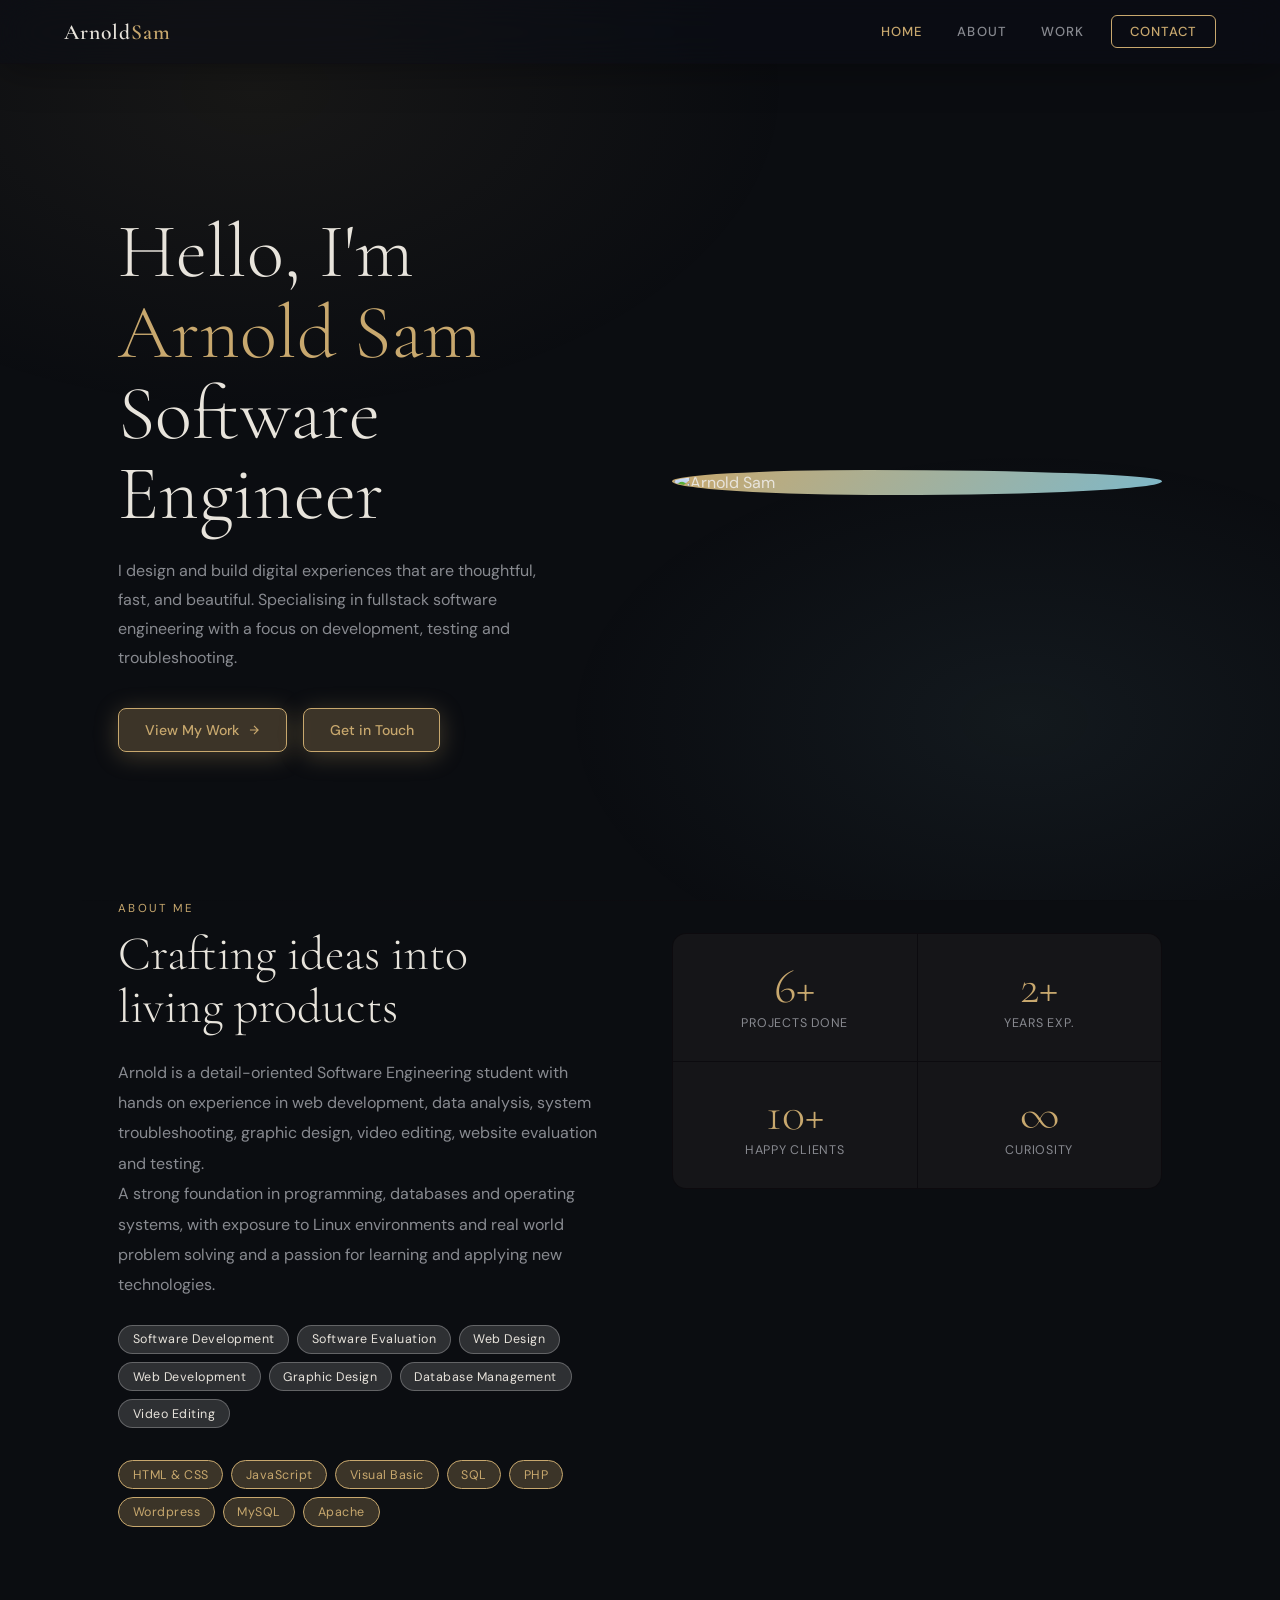
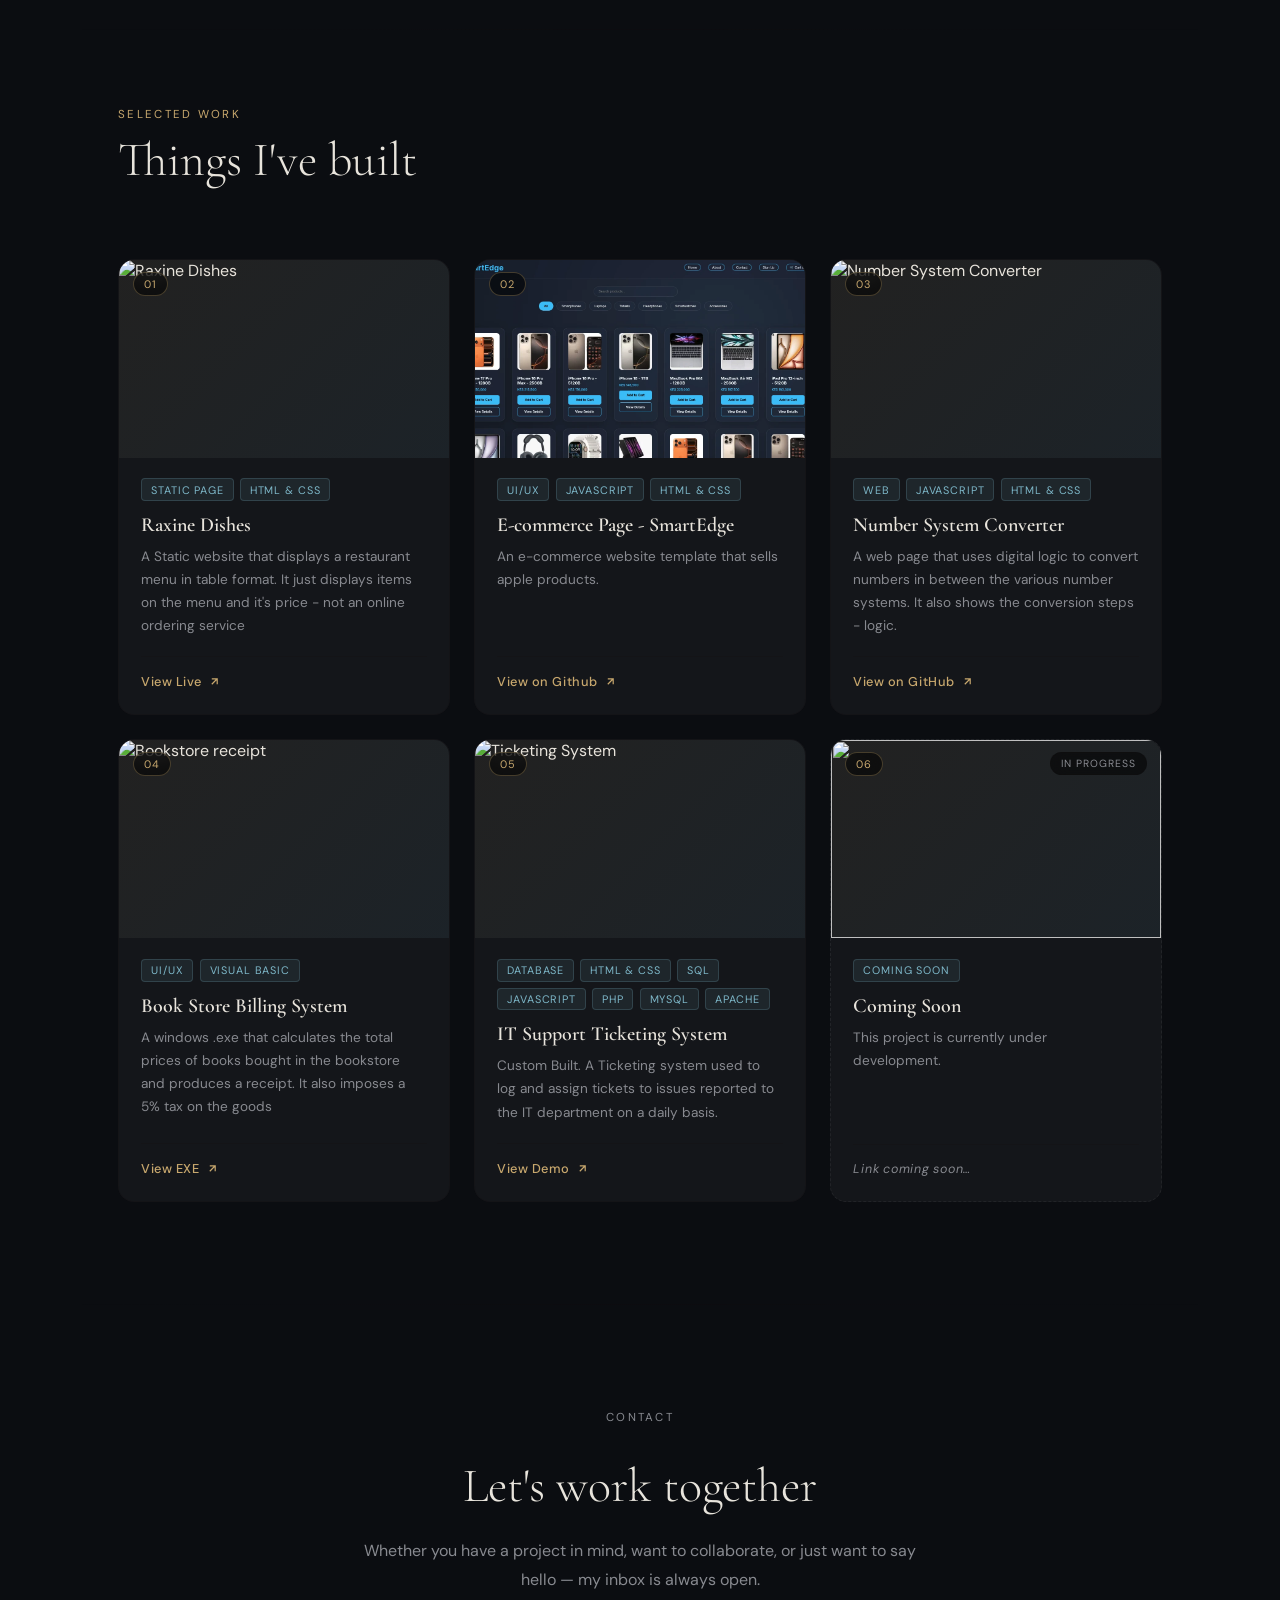
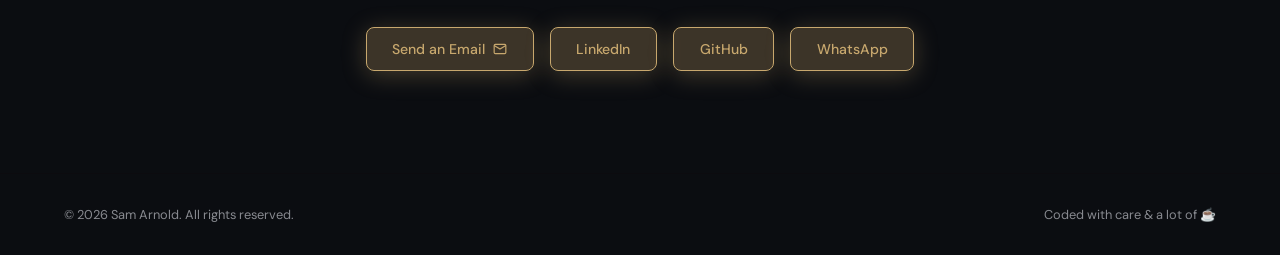
==== index.html @ d890d249 "Remove empty span from hero section Removed empty span element from hero section." ====
<!DOCTYPE html>
<html lang="en">
<head>
  <meta charset="UTF-8"/>
  <meta name="viewport" content="width=device-width, initial-scale=1.0"/>
  <title>Portfolio</title>
  <link href="https://fonts.googleapis.com/css2?family=Cormorant+Garamond:wght@300;400;600&family=DM+Sans:wght@300;400;500&display=swap" rel="stylesheet"/>
  <link rel="stylesheet" href="style.css"/>
</head>
<body>

  <!-- HEADER -->
  <header>
    <a href="#home" class="logo">Arnold<span>Sam</span></a>
    <nav>
      <a href="#home" class="active" onclick="setActive(this)">Home</a>
      <a href="#about"    onclick="setActive(this)">About</a>
      <a href="#projects" onclick="setActive(this)">Work</a>
      <a href="#contact"  onclick="setActive(this)" class="nav-cta">Contact</a>
    </nav>
  </header>


  <!-- HERO -->
  <section id="home">
    <div class="hero-text">
      <h1>
        Hello, I'm<br>
        <em>Arnold Sam</em>
        Software Engineer
      </h1>
      <p class="hero-desc">
        I design and build digital experiences that are thoughtful, fast, and beautiful.
        Specialising in fullstack software engineering with a focus on development, testing and troubleshooting.
      </p>
      <div class="hero-btns">
        <a href="#projects" class="btn btn-primary">
          View My Work
          <svg width="14" height="14" viewBox="0 0 24 24" fill="none" stroke="currentColor" stroke-width="2"><path d="M5 12h14M12 5l7 7-7 7"/></svg>
        </a>
        <a href="#contact" class="btn btn-primary">Get in Touch</a>
      </div>
    </div>

    <div class="hero-image">
      <div class="profile-frame">
        <img src="profile.webp" alt="Arnold Sam">
      </div>
    </div>
  </section>

  <div class="divider"></div>


  <!-- ABOUT -->
  <section id="about">
    <div class="about-grid reveal">
      <div>
        <p class="section-label">About Me</p>
        <h2 class="section-title">Crafting ideas into<br>living products</h2>
        <div class="about-bio">
          <p>
            Arnold is a detail-oriented Software Engineering student with hands on experience in web development, data analysis, system troubleshooting, graphic design, video editing, website evaluation and testing.<br>
            A strong foundation in programming, databases and operating systems, with exposure to Linux environments and real world problem solving and a passion for learning and applying new technologies.
          </p>
        </div>
        <div class="skills-list">
          <span class="skill-tag">Software Development</span>
          <span class="skill-tag">Software Evaluation</span>
          <span class="skill-tag">Web Design</span>
          <span class="skill-tag">Web Development</span>
          <span class="skill-tag">Graphic Design</span>
          <span class="skill-tag">Database Management</span>
          <span class="skill-tag">Video Editing</span>
        </div>
                
        <div class="tech-list">
          <span class="tech-tag">HTML &amp; CSS</span>
          <span class="tech-tag">JavaScript</span>
          <span class="tech-tag">Visual Basic</span>
          <span class="tech-tag">SQL</span>
          <span class="tech-tag">PHP</span>
          <span class="tech-tag">Wordpress</span>
          <span class="tech-tag">MySQL</span>
          <span class="tech-tag">Apache</span>
        </div>
      </div>
        
      <div class="stats-grid reveal">
        <div class="stat">
          <span class="stat-num">6+</span>
          <span class="stat-label">Projects Done</span>
        </div>
        <div class="stat">
          <span class="stat-num">2+</span>
          <span class="stat-label">Years Exp.</span>
        </div>
        <div class="stat">
          <span class="stat-num">10+</span>
          <span class="stat-label">Happy Clients</span>
        </div>
        <div class="stat">
          <span class="stat-num">∞</span>
          <span class="stat-label">Curiosity</span>
        </div>
      </div>
    </div>
  </section>

  <div class="divider"></div>


  <!-- PROJECTS -->
  <section id="projects">
    <div class="projects-header reveal">
      <div>
        <p class="section-label">Selected Work</p>
        <h2 class="section-title">Things I've built</h2>
      </div>
    </div>

    <div class="projects-grid">

      <!-- PROJECT 1 -->
      <div class="project-card reveal">
        <div class="project-img-wrap">
          <img src="raxine-dishes.webp" alt="Raxine Dishes">
          <span class="project-num">01</span>
        </div>
        <div class="project-body">
          <div class="project-tags"><span class="tag">Static Page</span><span class="tag">HTML &amp; CSS</span></div>
          <h3 class="project-title">Raxine Dishes</h3>
          <p class="project-desc">A Static website that displays a restaurant menu in table format. It just displays items on the menu and it's price - not an online ordering service</p>
          <div class="project-footer">
            <a href="https://raxine091.github.io/Web-Technologies/" target="_blank" class="project-link">
              View Live
              <svg width="13" height="13" viewBox="0 0 24 24" fill="none" stroke="currentColor" stroke-width="2.2"><path d="M7 17L17 7M7 7h10v10"/></svg>
            </a>
          </div>
        </div>
      </div>

      <!-- PROJECT 2 -->
      <div class="project-card reveal">
        <div class="project-img-wrap">
          <img src="smart.webp" alt="SmartEdge">
          <span class="project-num">02</span>
        </div>
        <div class="project-body">
          <div class="project-tags"><span class="tag">UI/UX</span><span class="tag">JavaScript</span><span class="tag">HTML &amp; CSS</span></div>
          <h3 class="project-title">E-commerce Page - SmartEdge</h3>
          <p class="project-desc">An e-commerce website template that sells apple products.</p>
          <div class="project-footer">
            <a href="https://raxine091.github.io/Smartedge/" target="_blank" class="project-link">
              View on Github
              <svg width="13" height="13" viewBox="0 0 24 24" fill="none" stroke="currentColor" stroke-width="2.2"><path d="M7 17L17 7M7 7h10v10"/></svg>
            </a>
          </div>
        </div>
      </div>

      <!-- PROJECT 3 -->
      <div class="project-card reveal">
        <div class="project-img-wrap">
          <img src="nsc2.webp" alt="Number System Converter">
          <span class="project-num">03</span>
        </div>
        <div class="project-body">
          <div class="project-tags"><span class="tag">Web</span><span class="tag">JavaScript</span><span class="tag">HTML &amp; CSS</span></div>
          <h3 class="project-title">Number System Converter</h3>
          <p class="project-desc">A web page that uses digital logic to convert numbers in between the various number systems. It also shows the conversion steps - logic.</p>
          <div class="project-footer">
            <a href="https://raxine091.github.io/Number-System-Converter./" target="_blank" class="project-link">
              View on GitHub
              <svg width="13" height="13" viewBox="0 0 24 24" fill="none" stroke="currentColor" stroke-width="2.2"><path d="M7 17L17 7M7 7h10v10"/></svg>
            </a>
          </div>
        </div>
      </div>

      <!-- PROJECT 4 -->
      <div class="project-card reveal">
        <div class="project-img-wrap">
          <img src="receipt.webp" alt="Bookstore receipt">
          <span class="project-num">04</span>
        </div>
        <div class="project-body">
          <div class="project-tags"><span class="tag">UI/UX</span><span class="tag">Visual Basic</span></div>
          <h3 class="project-title">Book Store Billing System</h3>
          <p class="project-desc">A windows .exe that calculates the total prices of books bought in the bookstore and produces a receipt. It also imposes a 5% tax on the goods</p>
          <div class="project-footer">
            <a href="https://github.com/Raxine091/Bookstore/archive/refs/tags/App.zip" target="_blank" class="project-link">
              View EXE
              <svg width="13" height="13" viewBox="0 0 24 24" fill="none" stroke="currentColor" stroke-width="2.2"><path d="M7 17L17 7M7 7h10v10"/></svg>
            </a>
          </div>
        </div>
      </div>
            <!-- PROJECT 5 -->
      <div class="project-card reveal">
        <div class="project-img-wrap">
          <img src="ticketing.webp" alt="Ticketing System">
          <span class="project-num">05</span>
        </div>
        <div class="project-body">
          <div class="project-tags">
            <span class="tag">Database</span>
            <span class="tag">HTML &amp; CSS</span>
            <span class="tag">SQL</span>
            <span class="tag">JavaScript</span>
            <span class="tag">PHP</span>
            <span class="tag">MySQL</span>
            <span class="tag">Apache</span>
          </div>
          <h3 class="project-title">IT Support Ticketing System</h3>
          <p class="project-desc">Custom Built. A Ticketing system used to log and assign tickets to issues reported to the IT department on a daily basis.</p>
          <div class="project-footer">
            <a href="https://raxine091.github.io/IT-Support-Ticketing-System/" target="_blank" class="project-link">
              View Demo
              <svg width="13" height="13" viewBox="0 0 24 24" fill="none" stroke="currentColor" stroke-width="2.2"><path d="M7 17L17 7M7 7h10v10"/></svg>
            </a>
          </div>
        </div>
      </div>

      <!-- PROJECT 6 -->
      <div class="project-card reveal">
        <div class="project-img-wrap">
          <img src="soon.webp">
          <span class="project-num">06</span>
          <span class="wip-badge">In Progress</span>
        </div>
        <div class="project-body">
          <div class="project-tags"><span class="tag">Coming Soon</span></div>
          <h3 class="project-title">Coming Soon</h3>
          <p class="project-desc">This project is currently under development.</p>
          <div class="project-footer">
            <span class="coming-soon-label">Link coming soon…</span>
          </div>
        </div>
      </div>
    </div><!-- /projects-grid -->
  </section>

  <div class="divider"></div>


  <!-- CONTACT -->
  <section id="contact">
    <div class="contact-inner reveal">
      <p class="section-label">Contact</p>
      <h2 class="section-title">Let's work together</h2>
      <p>
        Whether you have a project in mind, want to collaborate, or just want to say hello —
        my inbox is always open.
      </p>
      <div class="contact-links">
        <a href="mailto:arnoldsam668@gmail.com" class="btn btn-primary">
          Send an Email
          <svg width="14" height="14" viewBox="0 0 24 24" fill="none" stroke="currentColor" stroke-width="2"><path d="M4 4h16c1.1 0 2 .9 2 2v12c0 1.1-.9 2-2 2H4c-1.1 0-2-.9-2-2V6c0-1.1.9-2 2-2z"/><polyline points="22,6 12,12 2,6"/></svg>
        </a>
        <a href="https://linkedin.com/in/arnold-sam-82a63230a" target="_blank" class="btn btn-primary">LinkedIn</a>
        <a href="https://github.com/raxine091" target="_blank" class="btn btn-primary">GitHub</a>
        <a href="https://wa.link/dk900x" target="_blank" class="btn btn-primary">WhatsApp</a>
      </div>
    </div>
  </section>


  <!-- FOOTER -->
  <footer>
    <span>&copy; 2026 Sam Arnold. All rights reserved.</span>
    <span>Coded with care &amp; a lot of ☕</span>
  </footer>

    <script src="script.js" defer></script>
</body>
</html>
---- style.css ----
*, *::before, *::after { box-sizing: border-box; margin: 0; padding: 0; }

    :root {
      --bg: #0b0d11;
      --surface: rgba(255,255,255,0.04);
      --border: rgba(27, 9, 9, 0.09);
      --borderdark: rgba(27, 9, 9, 0.74);
      --accent: #c8a86e;
      --accent2: #7eb8c9;
      --text: #e8e4dc;
      --muted: #888a90;
      --glass-bg: rgba(12, 14, 20, 0.55);
      --glass-blur: blur(22px) saturate(160%);
    }

    html { scroll-behavior: smooth; }

    body {
      font-family: 'DM Sans', sans-serif;
      background: var(--bg);
      color: var(--text);
      min-height: 100vh;
      overflow-x: hidden;
    }

    body::before {
      content: '';
      position: fixed;
      inset: 0;
      background:
        radial-gradient(ellipse 70% 60% at 20% 10%, rgba(200,169,110,0.07) 0%, transparent 60%),
        radial-gradient(ellipse 60% 50% at 80% 80%, rgba(126,184,201,0.07) 0%, transparent 60%);
      pointer-events: none;
      z-index: 0;
    }

    /*Navigation bar */
    header {
      position: sticky;
      top: 0;
      z-index: 100;
      padding: 0 clamp(1.5rem, 5vw, 4rem);
      height: 64px;
      display: flex;
      align-items: center;
      justify-content: space-between;
      background: var(--glass-bg);
      backdrop-filter: var(--glass-blur);
      -webkit-backdrop-filter: var(--glass-blur);
      border-bottom: 1px solid var(--border);
      box-shadow: 0 4px 40px rgba(0,0,0,0.35);
    }

    .logo {
      font-family: 'Cormorant Garamond', serif;
      font-size: 1.35rem;
      font-weight: 600;
      letter-spacing: 0.04em;
      color: var(--text);
      text-decoration: none;
    }
    .logo span { color: var(--accent); }

    nav { display: flex; gap: 0.25rem; align-items: center; }

    nav a {
      text-decoration: none;
      color: var(--muted);
      font-size: 0.82rem;
      font-weight: 500;
      letter-spacing: 0.08em;
      text-transform: uppercase;
      padding: 0.45rem 0.95rem;
      border-radius: 6px;
      transition: color 0.2s, background-color 0.2s;
    }
    nav a:hover { color: var(--text); background: rgba(255,255,255,0.06); }
    nav a.active { color: var(--accent); }

    .nav-cta {
      margin-left: 0.5rem;
      padding: 0.45rem 1.1rem !important;
      border: 1px solid var(--accent);
      border-radius: 6px;
      color: var(--accent) !important;
      transition: background-color 0.2s, color 0.2s !important;
    }
    .nav-cta:hover { background: var(--accent) !important; color: var(--bg) !important; }

    /* SECTIONS */
    section {
      position: relative;
      z-index: 1;
      max-width: 1140px;
      margin: 0 auto;
      padding: clamp(4rem, 8vw, 7rem) clamp(1.5rem, 5vw, 3rem);
    }

    /* HERO */
    #home {
      min-height: calc(100vh - 64px);
      display: grid;
      grid-template-columns: 1fr 1fr;
      gap: 4rem;
      align-items: center;
    }

    .hero-text { order: 1; }

    .hero-tag {
      display: inline-block;
      font-size: 0.72rem;
      letter-spacing: 0.2em;
      text-transform: uppercase;
      color: var(--accent);
      border: 1px solid rgba(200,169,110,0.35);
      padding: 0.3rem 0.8rem;
      border-radius: 20px;
      margin-bottom: 1.6rem;
      animation: fadeUp 0.2s ease both;
    }
    @keyframes fadeUp {
      from { opacity: 0; transform: translateY(-24px); }
      to   { opacity: 1; transform: translateY(0); }
    }

    .hero-text h1 {
      font-family: 'Cormorant Garamond', serif;
      font-size: clamp(2.8rem, 6vw, 5.2rem);
      font-weight: 300;
      line-height: 1.05;
      margin-bottom: 1.4rem;
      animation: fadeUp 0.7s 0.1s ease both;
    }

    .hero-text h1 em {
      font-style: normal;
      color: var(--accent);
      display: block;
    }

    .hero-desc {
      color: var(--muted);
      font-size: 1rem;
      line-height: 1.8;
      max-width: 420px;
      margin-bottom: 2.2rem;
      animation: fadeUp 0.7s 0.2s ease both;
    }

    .hero-btns {
      display: flex;
      gap: 1rem;
      flex-wrap: wrap;
      animation: fadeUp 0.7s 0.3s ease both;
    }

    .btn {
      display: inline-flex;
      align-items: center;
      gap: 0.5rem;
      padding: 0.75rem 1.6rem;
      border-radius: 8px;
      font-size: 0.88rem;
      font-weight: 500;
      text-decoration: none;
      cursor: pointer;
      border: none;
      transition: transform 0.2s, box-shadow 0.2s, background-color 0.2s;
    }
    .btn:hover { transform: translateY(-2px); }

    .btn-primary {
      background: #c8a86e42;
      color: var(--accent);
      box-shadow: 0 4px 24px rgba(200,169,110,0.3);
      border: 1px solid #c8a86e;
    }
    .btn-primary:hover { box-shadow: 0 6px 30px rgba(200,169,110,0.45); }

    .btn-outline {
      background: transparent;
      color: var(--text);
      border: 1px solid var(--border2);
    }
    .btn-outline:hover { border-color: rgba(255,255,255,0.25); background: rgba(255,255,255,0.04); }

    /* Profile image */
    .hero-image { order: 2; display: flex; justify-content: center; animation: fadeUp 0.7s 0.15s ease both; }

    .profile-frame {
      position: relative;
      width: calc(100% - 4px);
      height: calc(100% - 4px);
      object-fit: cover;
      border-radius: 40% 60% 55% 45% / 45% 45% 55% 55% ;
      animation: morphBorder 8s ease-in-out infinite; 
      display: block;
      margin: 2px;
    }

    .profile-frame::before {
      content: '';
      position: absolute;
      inset: -2px;
      border-radius: 40% 60% 55% 45% / 45% 45% 55% 55%;
      background: linear-gradient(135deg, var(--accent), var(--accent2));
      animation: morphBorder 8s ease-in-out infinite;
      z-index: 0;
    }

    @keyframes morphBorder {
      0%,100% { border-radius: 40% 60% 55% 45% / 45% 45% 55% 55%; }
      33%      { border-radius: 55% 45% 40% 60% / 60% 50% 50% 40%; }
      66%      { border-radius: 45% 55% 60% 40% / 50% 60% 40% 50%; }
    }

    .profile-frame img, .profile-placeholder {
      position: relative;
      z-index: 1;
      width: 100%;
      height: 100%;
      object-fit: cover;
      border-radius: 40% 60% 55% 45% / 45% 45% 55% 55%;
      animation: morphBorder 8s ease-in-out infinite;
      display: block;
    }

    .profile-placeholder {
      background: linear-gradient(135deg, rgba(200,169,110,0.15), rgba(126,184,201,0.15));
      display: flex;
      flex-direction: column;
      align-items: center;
      justify-content: center;
      gap: 0.5rem;
      color: var(--muted);
      font-size: 0.8rem;
    }

    .profile-placeholder svg { opacity: 0.4; }

    /* ABOUT */
    #about { padding-top: 0; }

    .section-label {
      font-size: 0.72rem;
      letter-spacing: 0.2em;
      text-transform: uppercase;
      color: var(--accent);
      margin-bottom: 0.75rem;
    }

    .section-title {
      font-family: 'Cormorant Garamond', serif;
      font-size: clamp(2rem, 4vw, 3rem);
      font-weight: 300;
      line-height: 1.1;
      margin-bottom: 1.5rem;
    }

    .about-grid {
      display: grid;
      grid-template-columns: 1fr 1fr;
      gap: 4rem;
      align-items: start;
    }

    .about-bio { order: 1; }
    .about-bio { color: var(--muted); line-height: 1.9; }
    .about-bio p + p { margin-top: 1rem; }

    .skills-list {
      order: 2;
      display: flex;
      flex-wrap: wrap;
      gap: 0.5rem;
      margin-top: 1.5rem;
    }

    .skill-tag {
      font-size: 0.78rem;
      padding: 0.35rem 0.85rem;
      border-radius: 20px;
      background: #ffffff25;
      border: 1px solid #ffffff40;
      color: var(--text);
      letter-spacing: 0.04em;
    }
    
    .tech-list {
      order: 2;
      display: flex;
      flex-wrap: wrap;
      gap: 0.5rem;
      margin-top: 2rem;
    }
    .tech-tag {
      font-size: 0.78rem;
      padding: 0.35rem 0.85rem;
      border-radius: 20px;
      background: #c8a86e41;
      border: 1px solid #c8a86e;
      color: #c8a86e;
      letter-spacing: 0.04em;
    }
    
    .stats-grid {
      order: 3;
      margin-top: 2rem;
      display: grid;
      grid-template-columns: 1fr 1fr;
      gap: 1px;
      background: var(--border);
      border: 1px solid var(--border);
      border-radius: 14px;
      overflow: hidden;
    }

    .stat {
      background: var(--surface);
      padding: 1.8rem;
      text-align: center;
    }

    .stat-num {
      font-family: 'Cormorant Garamond', serif;
      font-size: 3rem;
      font-weight: 300;
      color: var(--accent);
      line-height: 1;
      display: block;
    }

    .stat-label {
      font-size: 0.78rem;
      color: var(--muted);
      margin-top: 0.35rem;
      letter-spacing: 0.06em;
      text-transform: uppercase;
    }

    /* PROJECTS */
    #projects { padding-top: clamp(3rem, 6vw, 5rem); }

    .projects-header {
      display: flex;
      align-items: flex-end;
      justify-content: space-between;
      margin-bottom: 3rem;
      flex-wrap: wrap;
      gap: 1rem;
    }

    .projects-grid {
      display: grid;
      grid-template-columns: repeat(3, 1fr);
      gap: 1.5rem;
    }

    .project-card {
      background: var(--surface);
      border: 1px solid var(--border);
      border-radius: 16px;
      overflow: hidden;
      transition: transform 0.3s, box-shadow 0.3s, border-color 0.3s;
      display: flex;
      flex-direction: column;
    }

    .project-card:hover {
      transform: translateY(-6px);
      box-shadow: 0 20px 60px rgba(0,0,0,0.4);
      border-color: rgba(200,169,110,0.3);
    }

    .project-card:last-child { /* no-link project */
      border-style: dashed;
      border-color: rgba(255,255,255,0.06);
    }

    .project-img-wrap {
      position: relative;
      width: 100%;
      padding-top: 58%;
      padding-bottom: 2%;
      overflow: hidden;
      background: linear-gradient(135deg, rgba(200,169,110,0.08), rgba(126,184,201,0.08));
    }

    .project-img-wrap img {
      position: absolute;
      inset: 0;
      width: 100%;
      height: 100%;
      object-fit: cover;
      object-position: top center;
      transition: transform 0.4s;
      display: block;
    }

    .project-img-wrap img ~ .img-placeholder {
      display: none;
    }

    .project-card:hover .project-img-wrap img { transform: scale(1.06); }

    .img-placeholder {
      position: absolute;
      inset: 0;
      display: flex;
      flex-direction: column;
      align-items: center;
      justify-content: center;
      gap: 0.5rem;
      color: var(--muted);
      font-size: 0.75rem;
    }
    .img-placeholder svg { opacity: 0.3; }

    .project-num {
      position: absolute;
      top: 12px;
      left: 14px;
      font-size: 0.68rem;
      font-family: 'DM Sans', monospace;
      letter-spacing: 0.12em;
      color: var(--accent);
      background: rgba(0,0,0,0.55);
      backdrop-filter: blur(8px);
      padding: 0.25rem 0.6rem;
      border-radius: 20px;
      border: 1px solid rgba(200,169,110,0.3);
    }

    .wip-badge {
      position: absolute;
      top: 12px;
      right: 14px;
      font-size: 0.65rem;
      letter-spacing: 0.1em;
      text-transform: uppercase;
      color: var(--muted);
      background: rgba(0,0,0,0.55);
      backdrop-filter: blur(8px);
      padding: 0.25rem 0.6rem;
      border-radius: 20px;
      border: 1px solid var(--border);
    }

    .project-body { padding: 1.3rem 1.4rem 1.5rem; flex: 1; display: flex; flex-direction: column; }

    .project-tags {
      display: flex;
      gap: 0.4rem;
      flex-wrap: wrap;
      margin-bottom: 0.75rem;
    }

    .tag {
      font-size: 0.68rem;
      letter-spacing: 0.08em;
      text-transform: uppercase;
      color: var(--accent2);
      background: rgba(126,184,201,0.1);
      border: 1px solid rgba(126,184,201,0.2);
      padding: 0.2rem 0.55rem;
      border-radius: 4px;
    }

    .project-title {
      font-family: 'Cormorant Garamond', serif;
      font-size: 1.25rem;
      font-weight: 600;
      margin-bottom: 0.5rem;
      line-height: 1.2;
    }

    .project-desc {
      color: var(--muted);
      font-size: 0.85rem;
      line-height: 1.7;
      flex: 1;
      margin-bottom: 1.2rem;
    }

    .project-footer {
      display: flex;
      align-items: center;
      justify-content: space-between;
      border-top: 1px solid var(--border);
      padding-top: 1rem;
    }

    .project-link {
      display: inline-flex;
      align-items: center;
      gap: 0.4rem;
      font-size: 0.8rem;
      color: var(--accent);
      text-decoration: none;
      font-weight: 500;
      letter-spacing: 0.04em;
      transition: gap 0.2s;
    }
    .project-link:hover { gap: 0.65rem; }

    .coming-soon-label {
      font-size: 0.78rem;
      color: var(--muted);
      letter-spacing: 0.06em;
      font-style: italic;
    }

    /* CONTACT */
    #contact { text-align: center; }

    .contact-inner {
      max-width: 560px;
      margin: 0 auto;
    }

    .contact-inner p {
      color: var(--muted);
      line-height: 1.8;
      margin-bottom: 2rem;
    }

    .contact-links {
      display: flex;
      justify-content: center;
      gap: 1rem;
      flex-wrap: wrap;
    }

    /* FOOTER */
    footer {
      position: relative;
      z-index: 1;
      border-top: 1px solid var(--border);
      padding: 2rem clamp(1.5rem, 5vw, 4rem);
      display: flex;
      justify-content: space-between;
      align-items: center;
      font-size: 0.8rem;
      color: var(--muted);
      flex-wrap: wrap;
      gap: 1rem;
    }

    /* DIVIDER */
    .divider {
      height: 1px;
      background: linear-gradient(90deg, transparent, var(--border), transparent);
      max-width: 1140px;
      margin: 0 auto;
      position: relative;
      z-index: 1;
    }

    /* ANIMATIONS */
    @keyframes fadeUp {
      from { opacity: 0; transform: translateY(24px); }
      to   { opacity: 1; transform: translateY(0); }
    }

    .reveal {
      opacity: 0;
      transform: translateY(20px);
      transition: opacity 0.2s ease, transform 0.2s ease;
    }
    .reveal.visible { opacity: 1; transform: none; }

    @media (max-width: 900px) {
      #home { grid-template-columns: 1fr; text-align: center; }
      .hero-image { order: -1; }
      .profile-frame { width: 200px; }
      .hero-desc { margin: 0 auto 2rem; }
      .hero-btns { justify-content: center; }
      .about-grid { grid-template-columns: 1fr; gap: 2.5rem; }
      .projects-grid { grid-template-columns: repeat(2, 1fr); }
    }

    @media (max-width: 600px) {
      .projects-grid { grid-template-columns: 1fr; }
      nav a { padding: 0.4rem 0.6rem; font-size: 0.75rem; }
      .nav-cta { display: none; }
    }
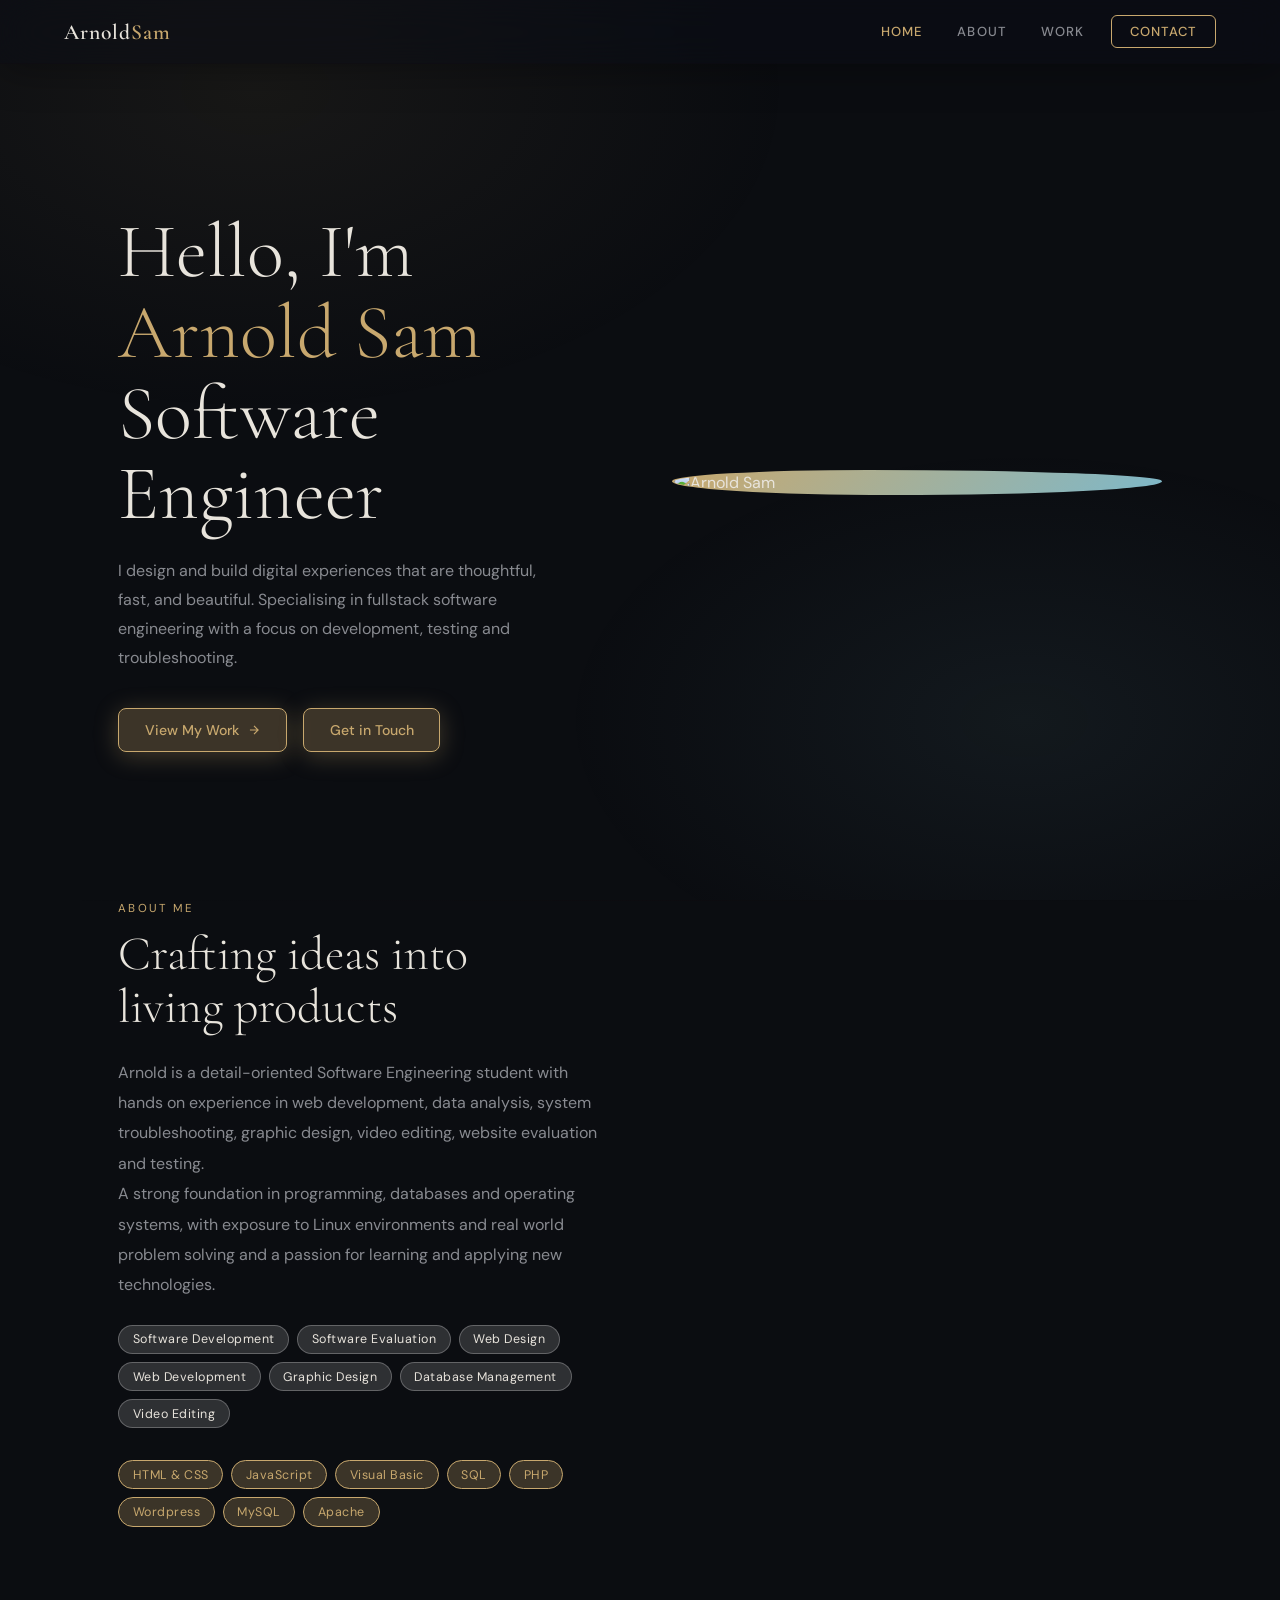
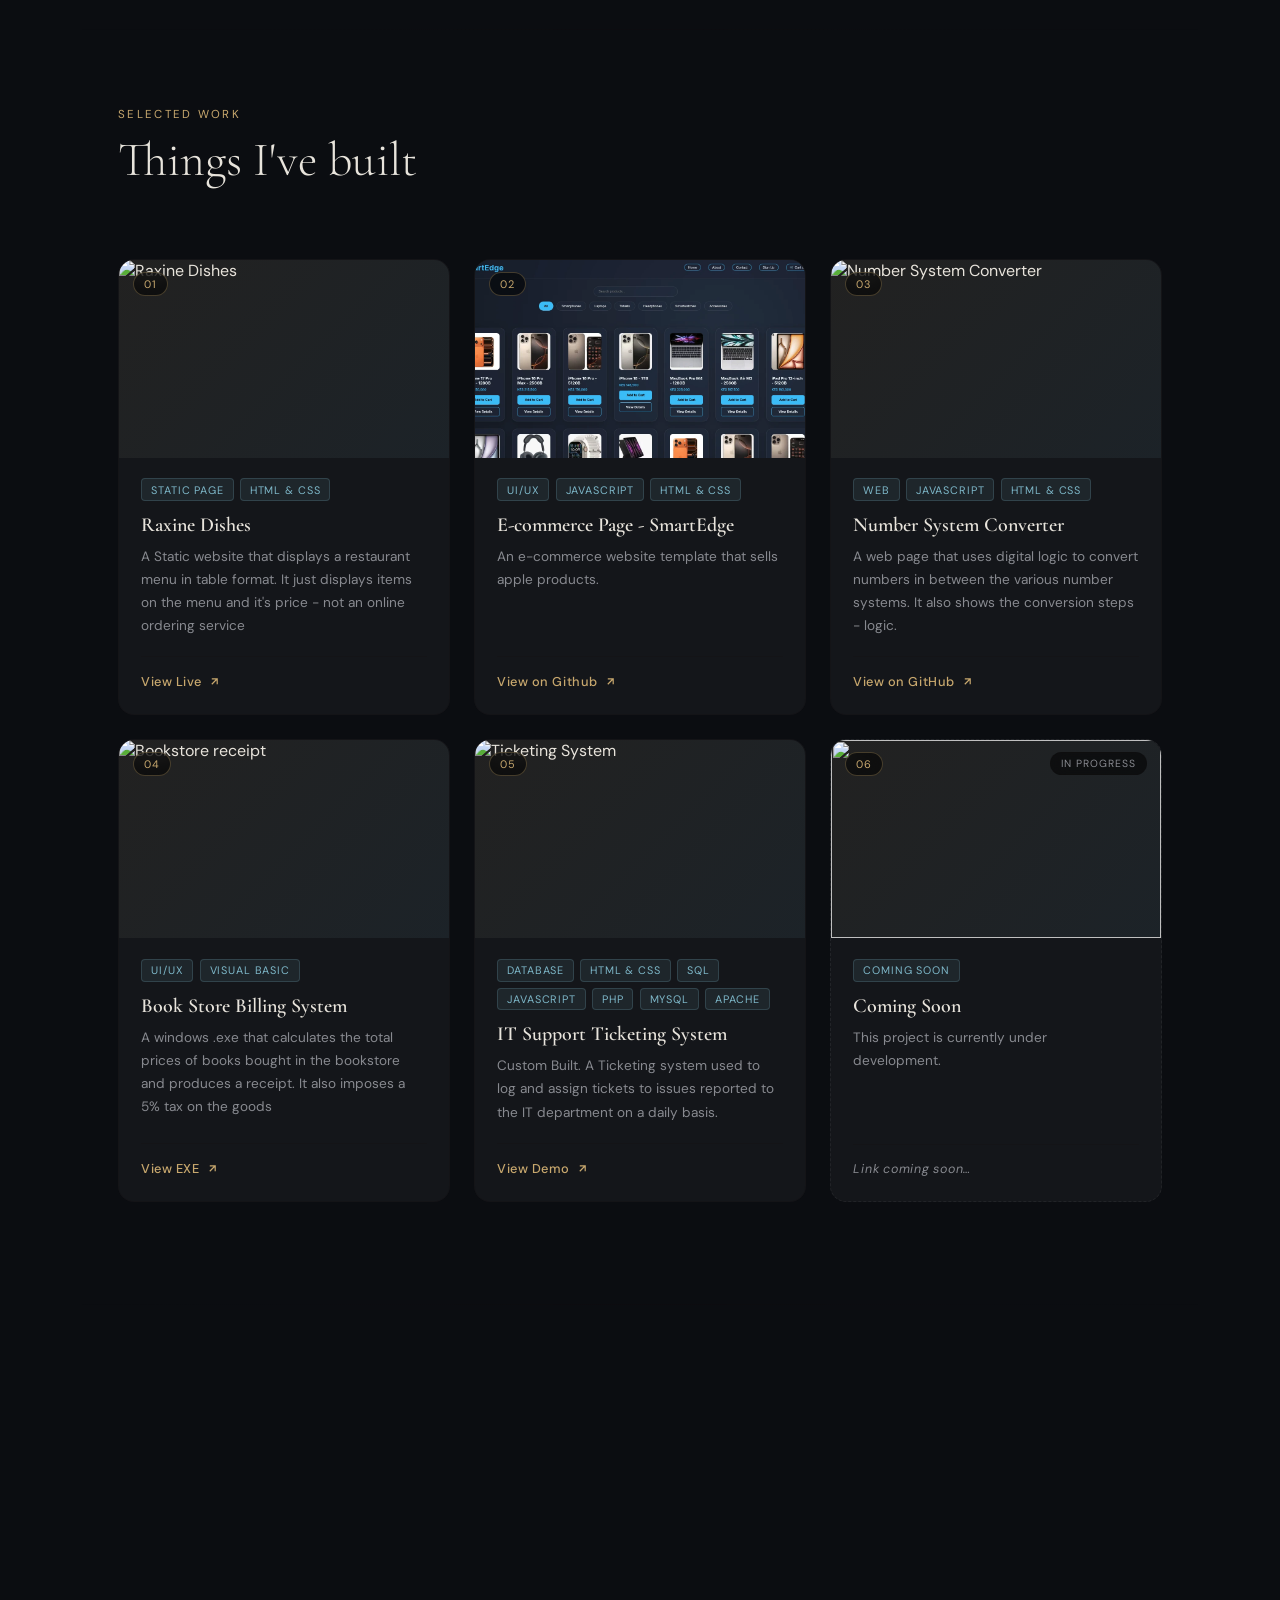
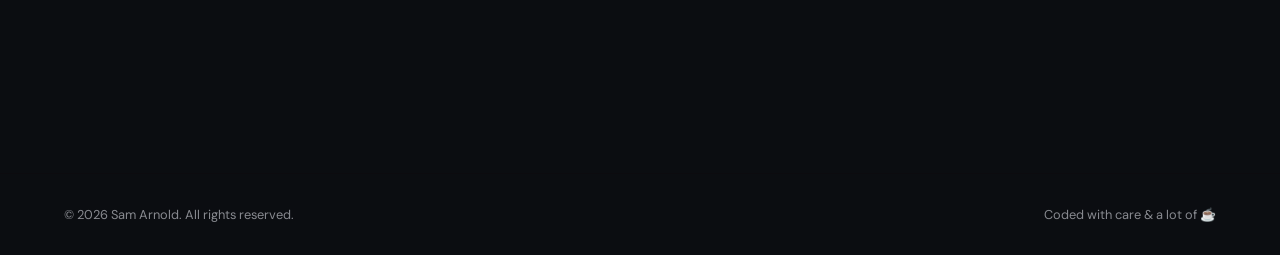
==== commit d8c33d01: "Comment out stats grid section Comment out the stats grid section in index.html" ====
--- a/index.html
+++ b/index.html
@@ -86,7 +86,7 @@
         </div>
       </div>
         
-      <div class="stats-grid reveal">
+      <!--<div class="stats-grid reveal">
         <div class="stat">
           <span class="stat-num">6+</span>
           <span class="stat-label">Projects Done</span>
@@ -103,7 +103,7 @@
           <span class="stat-num">∞</span>
           <span class="stat-label">Curiosity</span>
         </div>
-      </div>
+      </div>-->
     </div>
   </section>
 
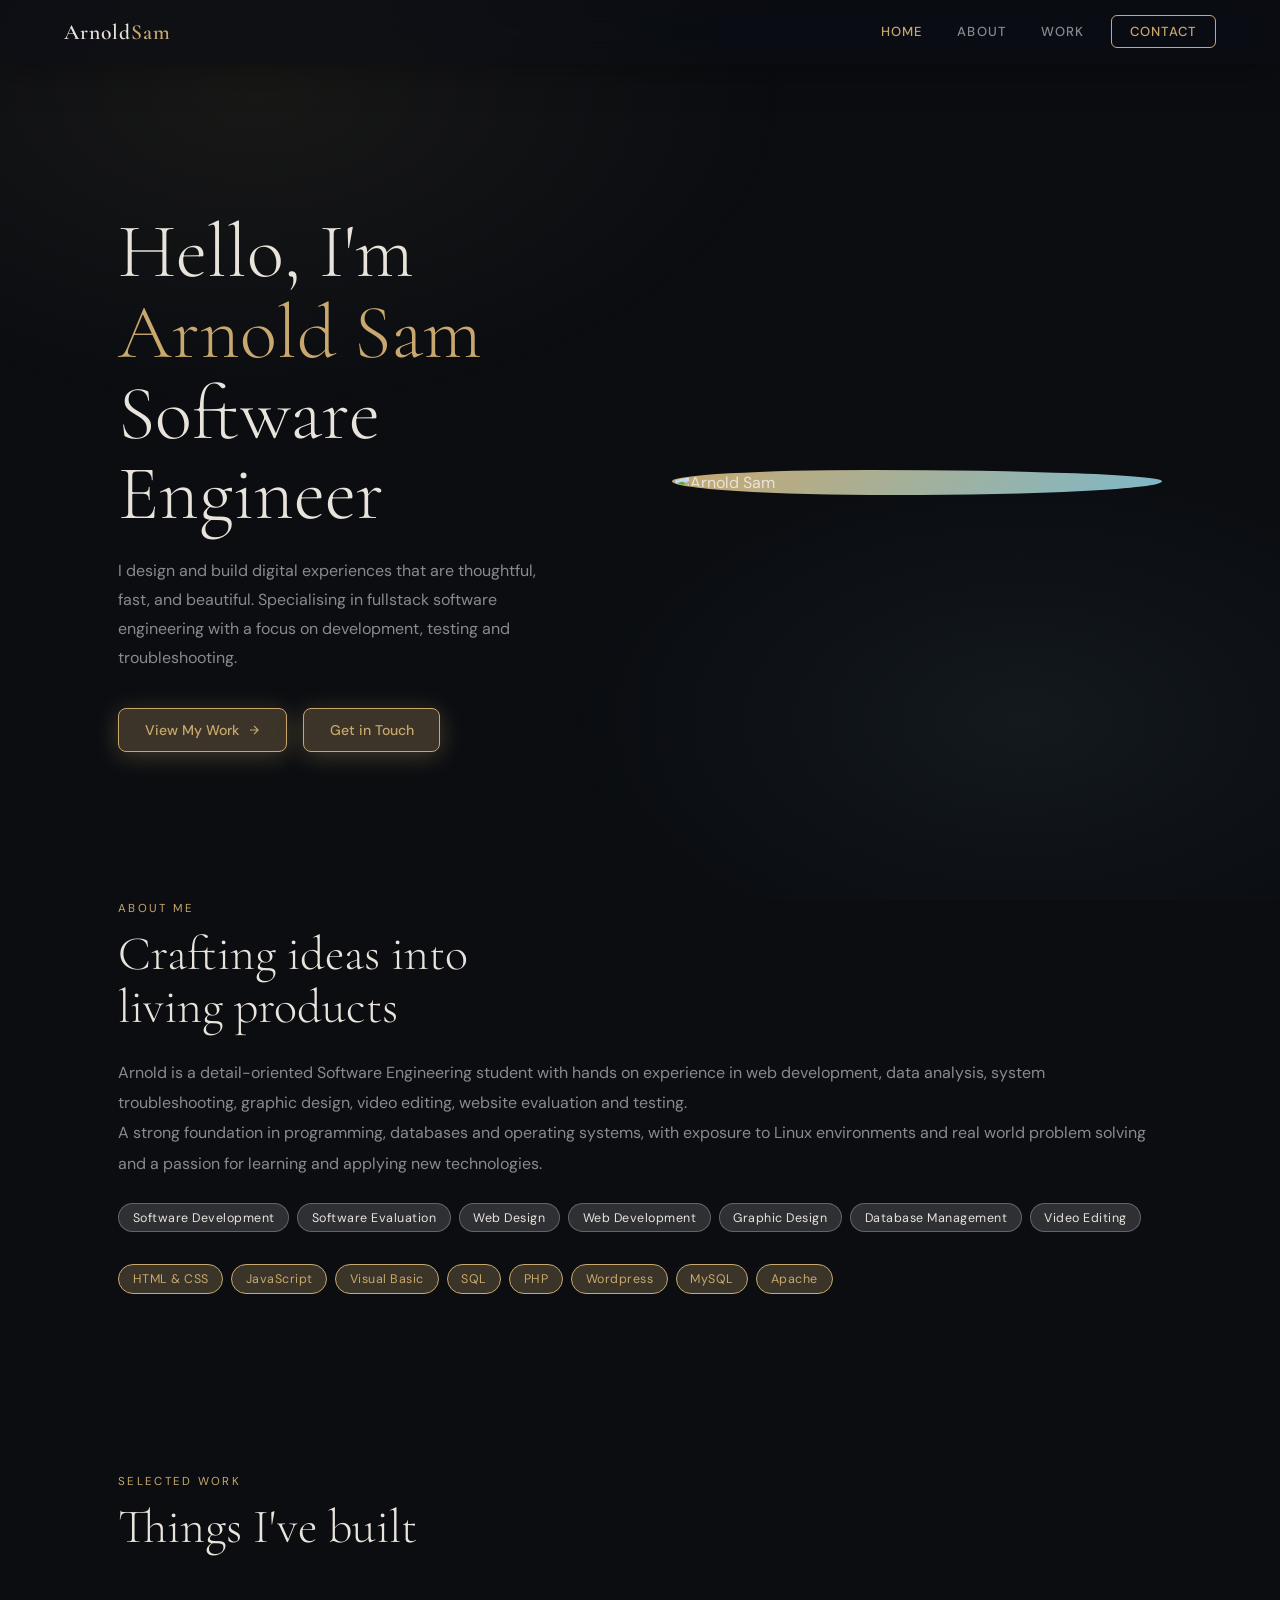
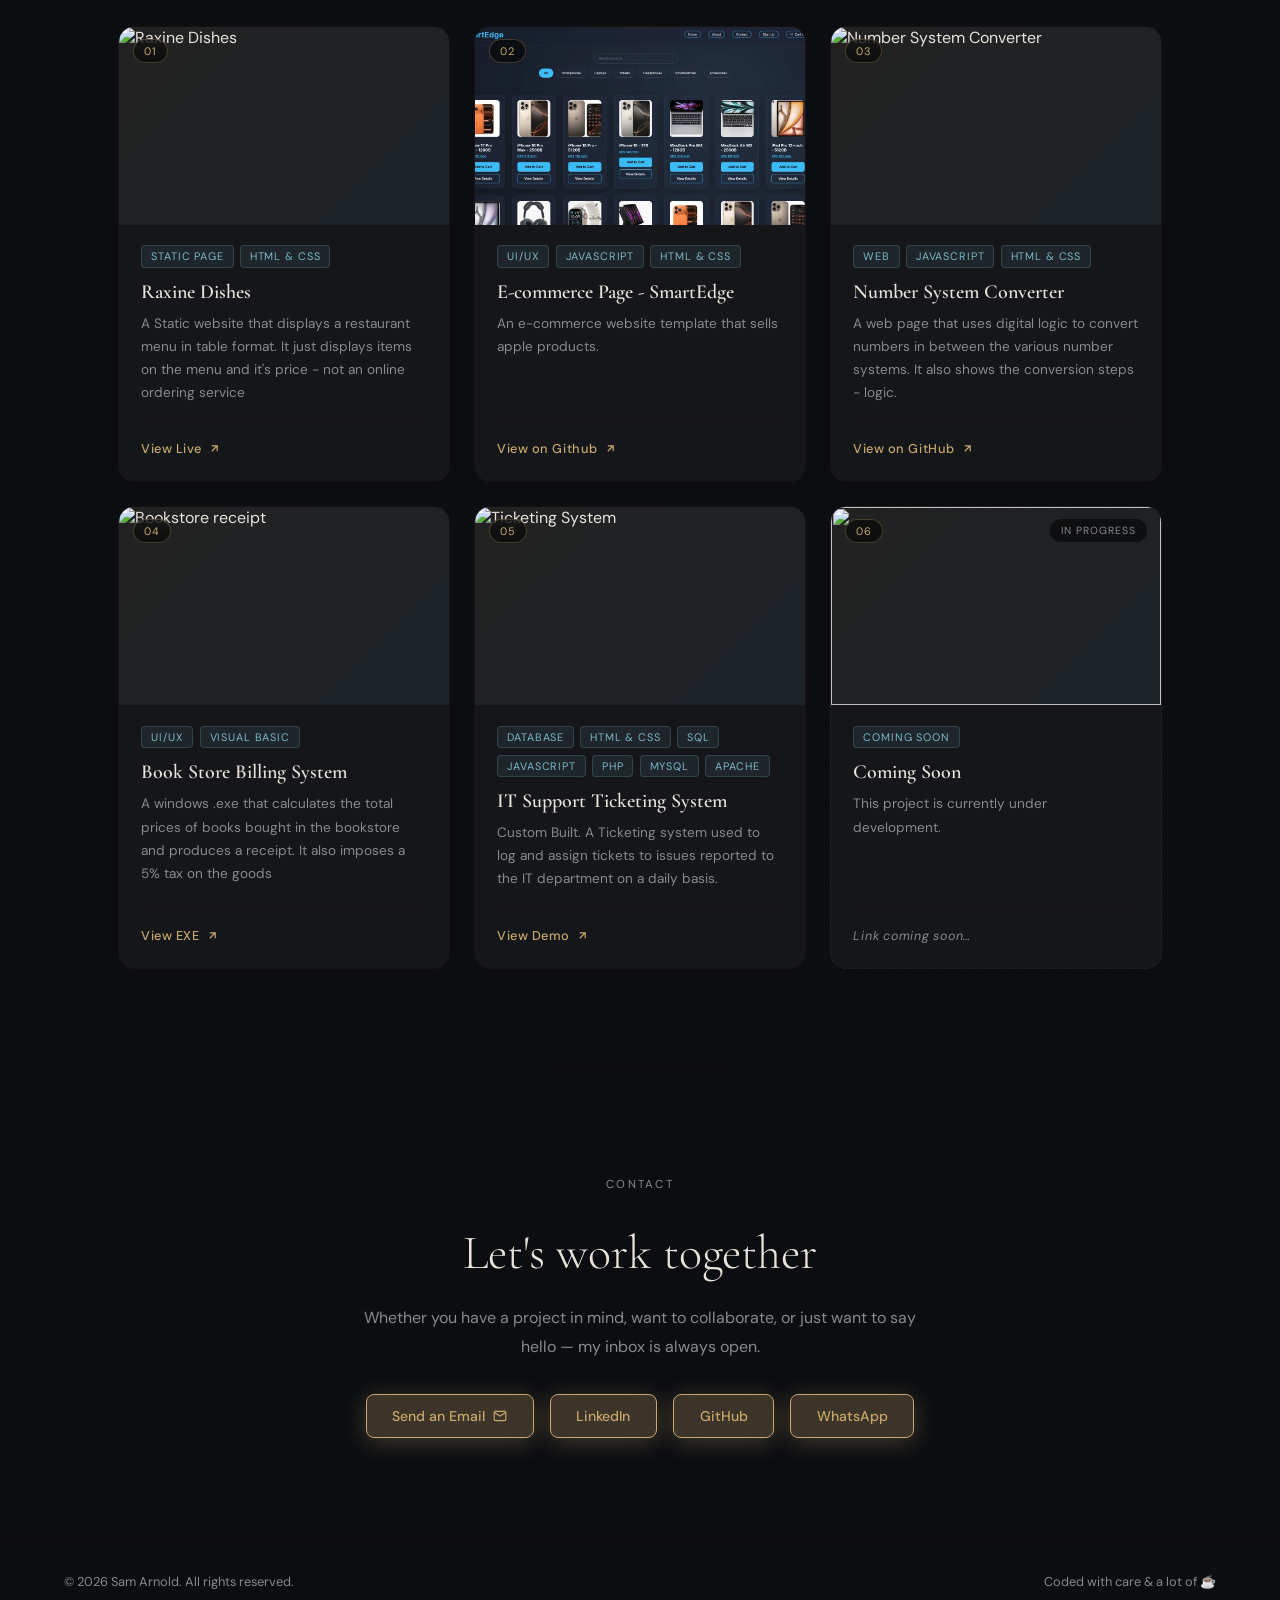
==== commit 9587f6a1: "Refactor about section by moving comments Removed commented-out sections in the about section for cl" ====
--- a/index.html
+++ b/index.html
@@ -54,7 +54,7 @@
 
   <!-- ABOUT -->
   <section id="about">
-    <div class="about-grid reveal">
+    <!--<div class="about-grid reveal">-->
       <div>
         <p class="section-label">About Me</p>
         <h2 class="section-title">Crafting ideas into<br>living products</h2>
@@ -103,8 +103,8 @@
           <span class="stat-num">∞</span>
           <span class="stat-label">Curiosity</span>
         </div>
-      </div>-->
-    </div>
+      </div>
+    </div>-->
   </section>
 
   <div class="divider"></div>
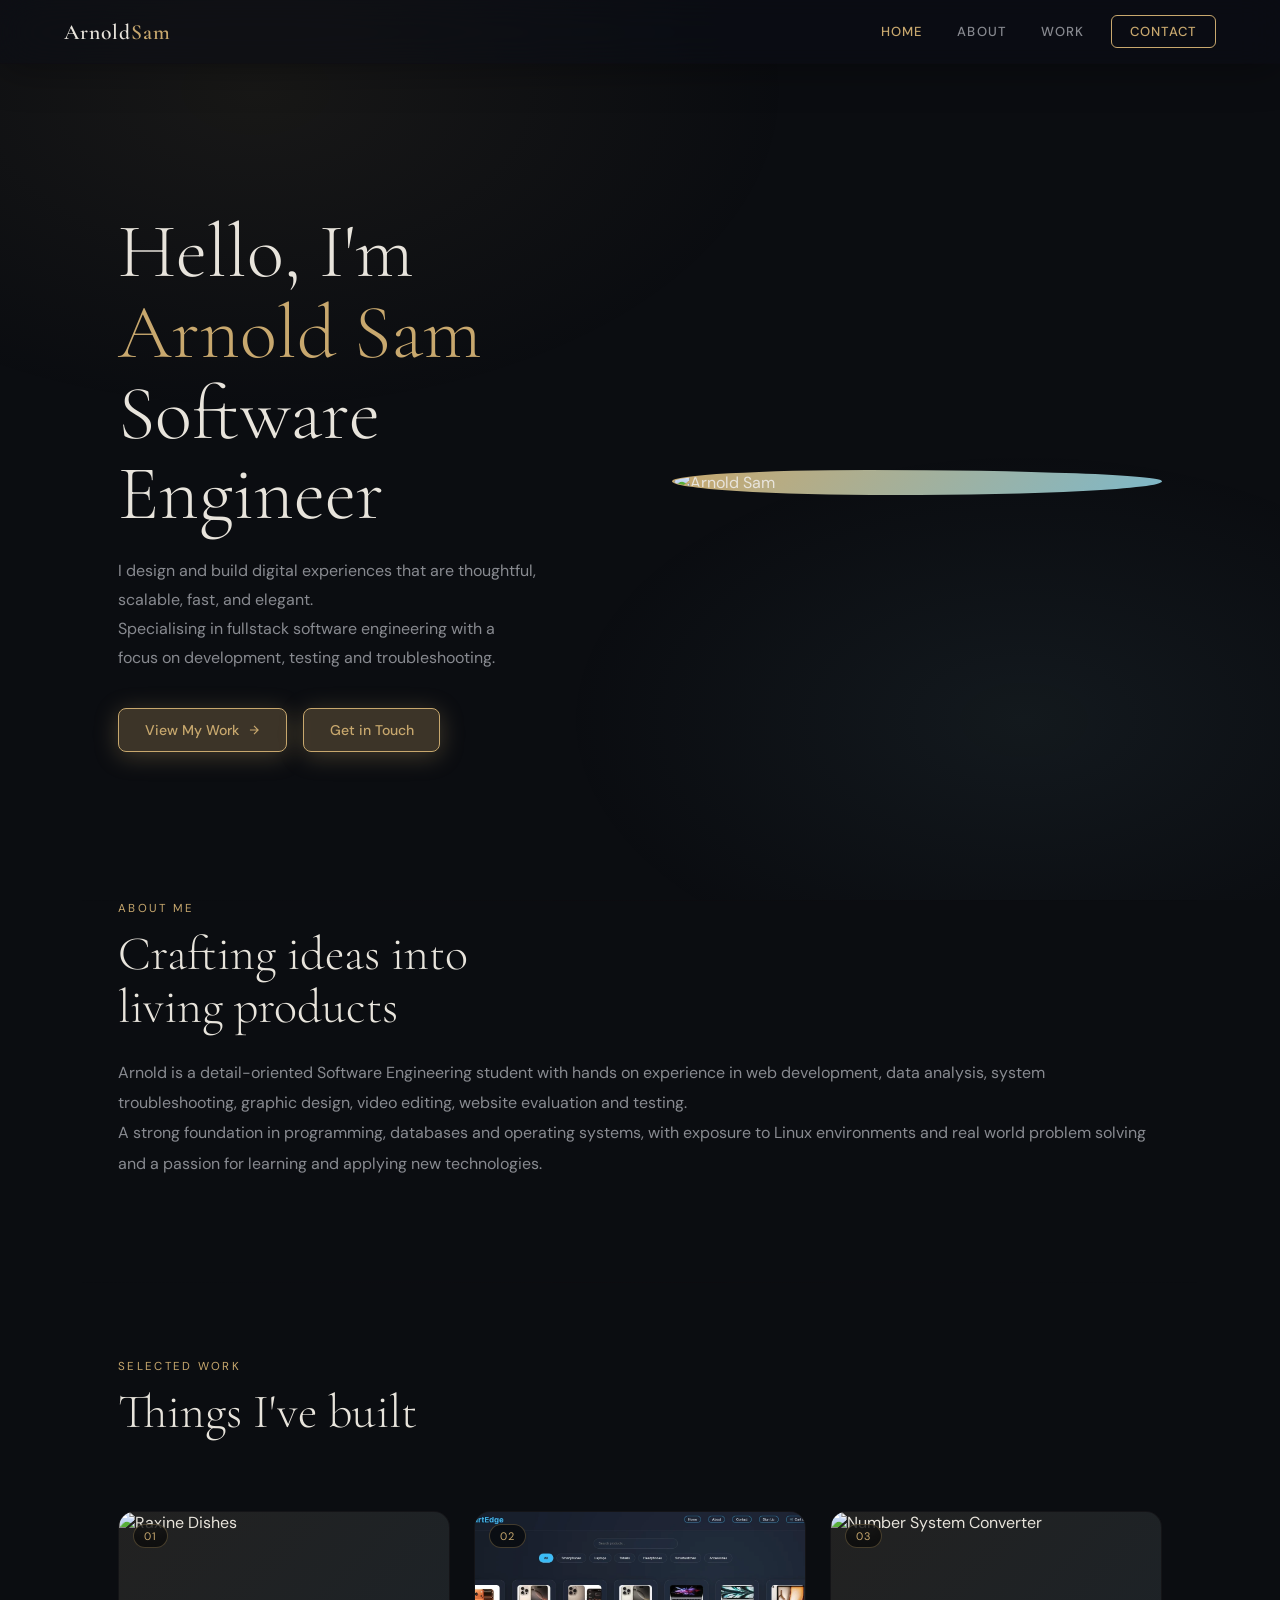
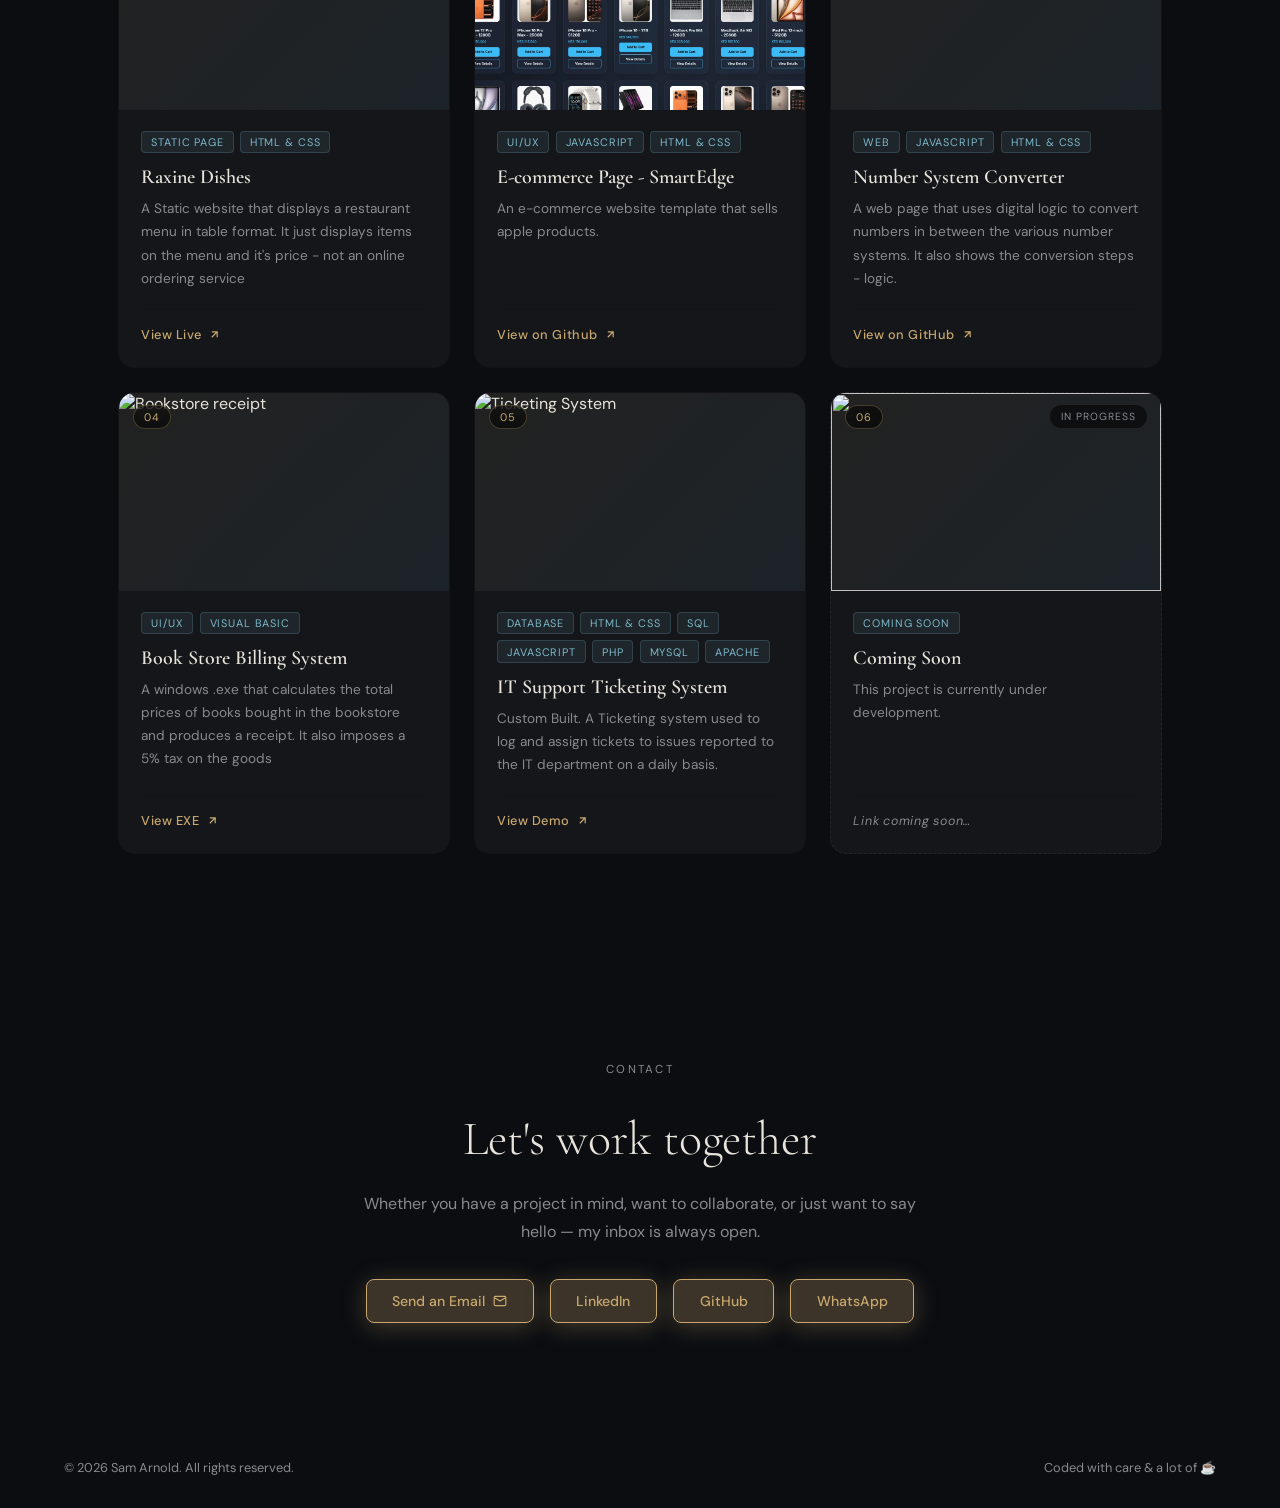
==== commit 5581b025: "Update index.html" ====
--- a/index.html
+++ b/index.html
@@ -22,6 +22,8 @@
 
 
   <!-- HERO -->
+   <div class="hero-container">
+    <div class="content">
   <section id="home">
     <div class="hero-text">
       <h1>
@@ -30,7 +32,7 @@
         Software Engineer
       </h1>
       <p class="hero-desc">
-        I design and build digital experiences that are thoughtful, fast, and beautiful.
+        I design and build digital experiences that are thoughtful, scalable, fast, and elegant.<br>
         Specialising in fullstack software engineering with a focus on development, testing and troubleshooting.
       </p>
       <div class="hero-btns">
@@ -63,30 +65,40 @@
             Arnold is a detail-oriented Software Engineering student with hands on experience in web development, data analysis, system troubleshooting, graphic design, video editing, website evaluation and testing.<br>
             A strong foundation in programming, databases and operating systems, with exposure to Linux environments and real world problem solving and a passion for learning and applying new technologies.
           </p>
-        </div>
+        </div><!--
+        <div class="skills-card">
         <div class="skills-list">
+          <div class="grid-row">
           <span class="skill-tag">Software Development</span>
           <span class="skill-tag">Software Evaluation</span>
           <span class="skill-tag">Web Design</span>
-          <span class="skill-tag">Web Development</span>
           <span class="skill-tag">Graphic Design</span>
           <span class="skill-tag">Database Management</span>
-          <span class="skill-tag">Video Editing</span>
-        </div>
-                
+        </div>
+      </div>
+      </div>
+
+        <div class="skills-card">
         <div class="tech-list">
+          <div class="grid-row">
           <span class="tech-tag">HTML &amp; CSS</span>
           <span class="tech-tag">JavaScript</span>
+          </div>
           <span class="tech-tag">Visual Basic</span>
           <span class="tech-tag">SQL</span>
+          <div class="grid-row">
           <span class="tech-tag">PHP</span>
           <span class="tech-tag">Wordpress</span>
+          </div>
+          <div class="grid-row">
           <span class="tech-tag">MySQL</span>
           <span class="tech-tag">Apache</span>
-        </div>
+          </div>
+        </div>
+      </div>
       </div>
         
-      <!--<div class="stats-grid reveal">
+      <div class="stats-grid reveal">
         <div class="stat">
           <span class="stat-num">6+</span>
           <span class="stat-label">Projects Done</span>
@@ -199,7 +211,7 @@
             <!-- PROJECT 5 -->
       <div class="project-card reveal">
         <div class="project-img-wrap">
-          <img src="ticketing.webp" alt="Ticketing System">
+          <img src="demo.jpg" alt="Ticketing System">
           <span class="project-num">05</span>
         </div>
         <div class="project-body">
@@ -255,7 +267,7 @@
         my inbox is always open.
       </p>
       <div class="contact-links">
-        <a href="mailto:arnoldsam668@gmail.com" class="btn btn-primary">
+        <a href="mailto:aether.arnold@gmail.com" class="btn btn-primary">
           Send an Email
           <svg width="14" height="14" viewBox="0 0 24 24" fill="none" stroke="currentColor" stroke-width="2"><path d="M4 4h16c1.1 0 2 .9 2 2v12c0 1.1-.9 2-2 2H4c-1.1 0-2-.9-2-2V6c0-1.1.9-2 2-2z"/><polyline points="22,6 12,12 2,6"/></svg>
         </a>
@@ -265,6 +277,8 @@
       </div>
     </div>
   </section>
+  </div>
+  </div>
 
 
   <!-- FOOTER -->
--- a/style.css
+++ b/style.css
@@ -269,6 +269,19 @@
     .about-bio { color: var(--muted); line-height: 1.9; }
     .about-bio p + p { margin-top: 1rem; }
 
+
+    .skills-card{
+        text-align: top-left;
+         color:grey;
+        margin: 1.5rem;
+        padding: 8px;
+        display: flex;
+        flex-direction: column;
+        grid-template-columns: 3-repeat(1fr);
+        min-width:fit-content;
+        align-items:center;
+        background: #ffffff15;
+    }
     .skills-list {
       order: 2;
       display: flex;
@@ -280,13 +293,24 @@
     .skill-tag {
       font-size: 0.78rem;
       padding: 0.35rem 0.85rem;
-      border-radius: 20px;
+      border-radius: 4px;
       background: #ffffff25;
       border: 1px solid #ffffff40;
       color: var(--text);
       letter-spacing: 0.04em;
     }
-    
+     .tech-card{
+        text-align: top-left;
+         color:grey;
+        margin: 1.5rem;
+        padding: 8px;
+        display: flex;
+         flex-direction: column ;
+        grid-template-columns: 3-repeat(1fr);
+        min-width:fit-content;
+        align-items:center;
+         background: #ffffff15;
+    }
     .tech-list {
       order: 2;
       display: flex;
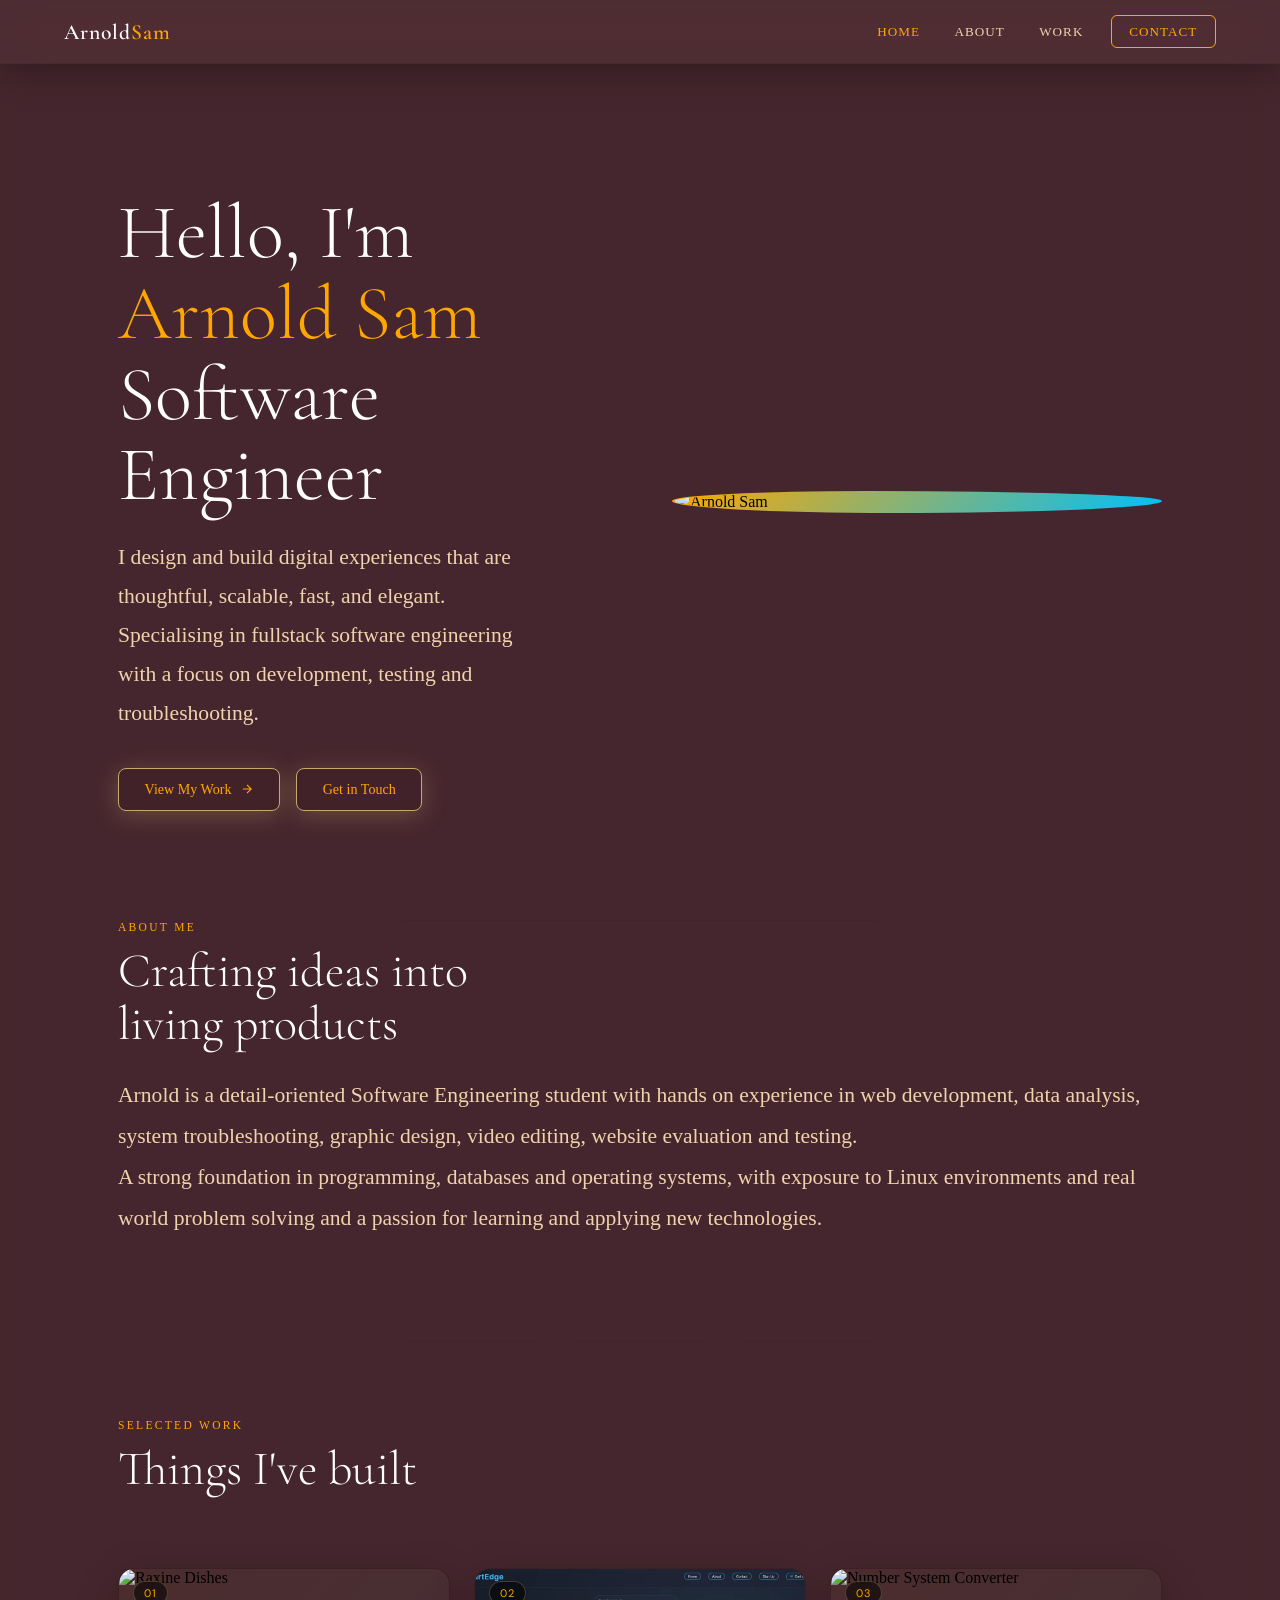
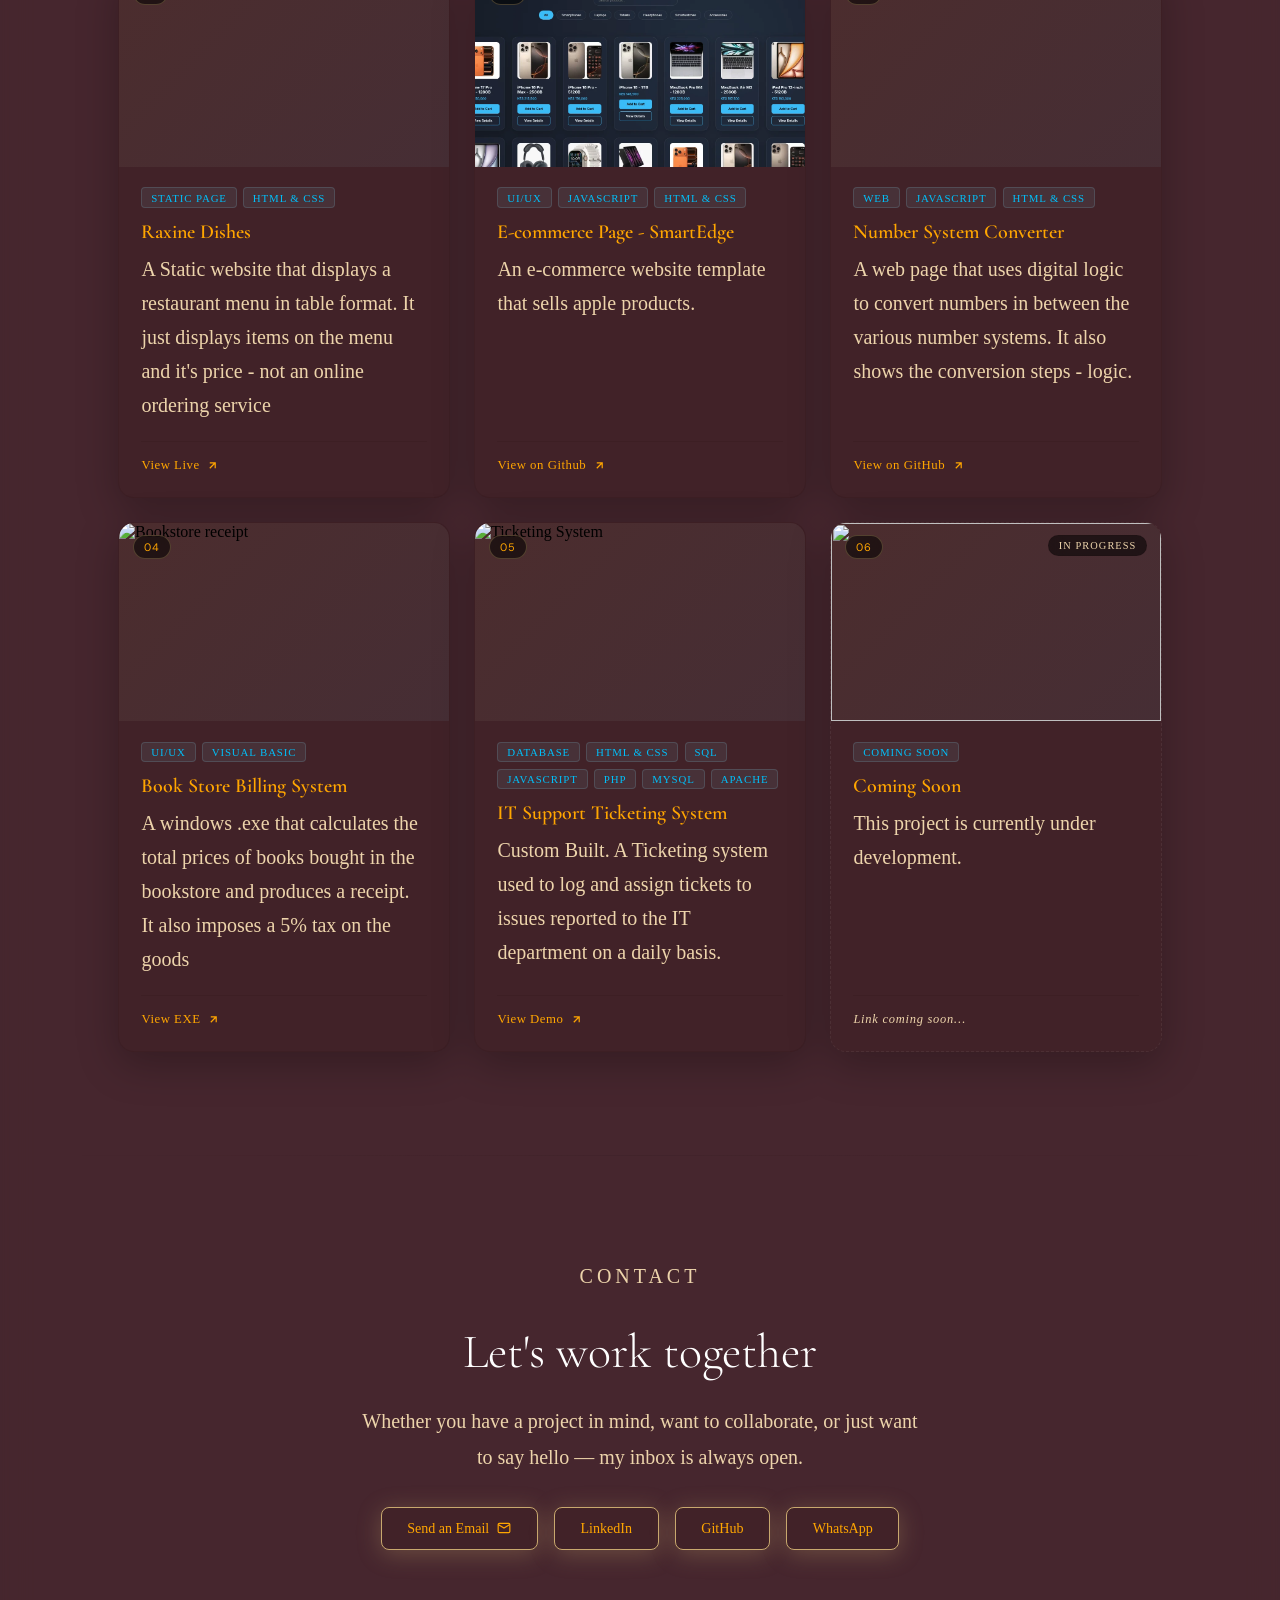
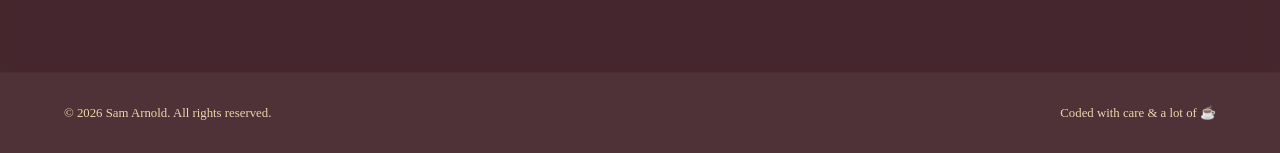
==== commit b0fcc033: "Update index.html" ====
--- a/index.html
+++ b/index.html
@@ -3,7 +3,7 @@
 <head>
   <meta charset="UTF-8"/>
   <meta name="viewport" content="width=device-width, initial-scale=1.0"/>
-  <title>Portfolio</title>
+  <title>Arnold Sam</title>
   <link href="https://fonts.googleapis.com/css2?family=Cormorant+Garamond:wght@300;400;600&family=DM+Sans:wght@300;400;500&display=swap" rel="stylesheet"/>
   <link rel="stylesheet" href="style.css"/>
 </head>
--- a/style.css
+++ b/style.css
@@ -1,37 +1,65 @@
  *, *::before, *::after { box-sizing: border-box; margin: 0; padding: 0; }
 
     :root {
-      --bg: #0b0d11;
-      --surface: rgba(255,255,255,0.04);
+      --bg: #412229ec;/*412228*/
+      --surface: #412228;
       --border: rgba(27, 9, 9, 0.09);
       --borderdark: rgba(27, 9, 9, 0.74);
-      --accent: #c8a86e;
-      --accent2: #7eb8c9;
-      --text: #e8e4dc;
-      --muted: #888a90;
-      --glass-bg: rgba(12, 14, 20, 0.55);
-      --glass-blur: blur(22px) saturate(160%);
-    }
-
-    html { scroll-behavior: smooth; }
-
-    body {
-      font-family: 'DM Sans', sans-serif;
-      background: var(--bg);
-      color: var(--text);
+      --accent: #ffa600;
+      --accent2: #00c0fa;
+      --text: #ffffff;
+      --muted: #edd4ab;
+      --glass-bg: #41222433;
+      --glass-blur: blur(22px) saturate(120%);
+      --glass-blur1: blur(16px) saturate(120%);
+    }
+
+    html { scroll-behavior: smooth; scroll-padding-top: 70px;}
+    body{
+      background-color: var(--bg);
+    }
+
+    .hero-container{
+      position:relative;
+      width:100%;
       min-height: 100vh;
-      overflow-x: hidden;
-    }
-
-    body::before {
+      display: flex;
+      align-items: center;
+      overflow: hidden;
+      justify-content: center;
+    }
+
+    .hero-container::before  {
+      content:'';
+      position: absolute;
+      top:0;
+      left: 0;
+      right: 0;
+      bottom: 0;
+      background-image: url(bg.jpg);
+      background-size: cover;
+      background-position: center;
+      filter: blur(2px);
+      z-index: 1;
+    }
+
+    .hero-container::after{
       content: '';
-      position: fixed;
-      inset: 0;
-      background:
-        radial-gradient(ellipse 70% 60% at 20% 10%, rgba(200,169,110,0.07) 0%, transparent 60%),
-        radial-gradient(ellipse 60% 50% at 80% 80%, rgba(126,184,201,0.07) 0%, transparent 60%);
-      pointer-events: none;
-      z-index: 0;
+      position: absolute;
+      top:0;
+      left: 0;
+      right: 0;
+      bottom: 0;
+      background-color: #412229a8;
+      backdrop-filter: var(--glass-blur1);
+      z-index: 2;
+    }
+
+    .content{
+      position: relative;
+      z-index: 3;
+      padding: 20px;
+
     }
 
     /*Navigation bar */
@@ -128,6 +156,7 @@
       font-family: 'Cormorant Garamond', serif;
       font-size: clamp(2.8rem, 6vw, 5.2rem);
       font-weight: 300;
+      color: #ffff;
       line-height: 1.05;
       margin-bottom: 1.4rem;
       animation: fadeUp 0.7s 0.1s ease both;
@@ -141,7 +170,7 @@
 
     .hero-desc {
       color: var(--muted);
-      font-size: 1rem;
+      font-size: 1.35rem;
       line-height: 1.8;
       max-width: 420px;
       margin-bottom: 2.2rem;
@@ -168,10 +197,10 @@
       border: none;
       transition: transform 0.2s, box-shadow 0.2s, background-color 0.2s;
     }
-    .btn:hover { transform: translateY(-2px); }
+    .btn:hover { transform: translateY(-2px); color: #000; background: var(--accent); }
 
     .btn-primary {
-      background: #c8a86e42;
+      background: var(--surface);
       color: var(--accent);
       box-shadow: 0 4px 24px rgba(200,169,110,0.3);
       border: 1px solid #c8a86e;
@@ -256,6 +285,7 @@
       font-weight: 300;
       line-height: 1.1;
       margin-bottom: 1.5rem;
+      color: #ffff;
     }
 
     .about-grid {
@@ -266,21 +296,38 @@
     }
 
     .about-bio { order: 1; }
-    .about-bio { color: var(--muted); line-height: 1.9; }
+    .about-bio { color: var(--muted);font-size:1.35rem; line-height: 1.9; }
     .about-bio p + p { margin-top: 1rem; }
 
 
+    .grid{
+      display: grid;
+      grid-template-columns: 1fr 1fr;
+      gap: 8px;
+      align-items: center;
+      flex-wrap: wrap;
+    }
+    .grid-row{
+      display: grid;
+      grid-template-columns: 1fr 1fr 1fr;
+      gap: 8px;
+      align-items: center;
+      flex-wrap: wrap;
+    }
     .skills-card{
-        text-align: top-left;
-         color:grey;
+        text-align: top;
+        color:grey;
         margin: 1.5rem;
+        border: 1px solid var(--border);
+        border-radius: 14px;
         padding: 8px;
         display: flex;
         flex-direction: column;
-        grid-template-columns: 3-repeat(1fr);
+        flex-wrap: wrap;
+        grid-template-columns: repeat(2) 1fr;
         min-width:fit-content;
-        align-items:center;
-        background: #ffffff15;
+        align-items:left;
+        background: #ffffff00;
     }
     .skills-list {
       order: 2;
@@ -301,12 +348,15 @@
     }
      .tech-card{
         text-align: top-left;
-         color:grey;
+        color:grey;
+        border: 1px solid var(--border);
+        border-radius: 14px;
         margin: 1.5rem;
         padding: 8px;
         display: flex;
-         flex-direction: column ;
-        grid-template-columns: 3-repeat(1fr);
+        flex-direction: column ;
+        flex-wrap: wrap;
+        grid-template-columns: repeat(3)1fr;
         min-width:fit-content;
         align-items:center;
          background: #ffffff15;
@@ -321,7 +371,7 @@
     .tech-tag {
       font-size: 0.78rem;
       padding: 0.35rem 0.85rem;
-      border-radius: 20px;
+      border-radius: 4px;
       background: #c8a86e41;
       border: 1px solid #c8a86e;
       color: #c8a86e;
@@ -389,6 +439,7 @@
       transition: transform 0.3s, box-shadow 0.3s, border-color 0.3s;
       display: flex;
       flex-direction: column;
+      box-shadow: 0 12px 40px rgba(0,0,0,0.25);
     }
 
     .project-card:hover {
@@ -497,11 +548,12 @@
       font-weight: 600;
       margin-bottom: 0.5rem;
       line-height: 1.2;
+      color: var(--accent);
     }
 
     .project-desc {
       color: var(--muted);
-      font-size: 0.85rem;
+      font-size: 1.25rem;
       line-height: 1.7;
       flex: 1;
       margin-bottom: 1.2rem;
@@ -545,6 +597,7 @@
 
     .contact-inner p {
       color: var(--muted);
+        font-size: 1.25rem;
       line-height: 1.8;
       margin-bottom: 2rem;
     }
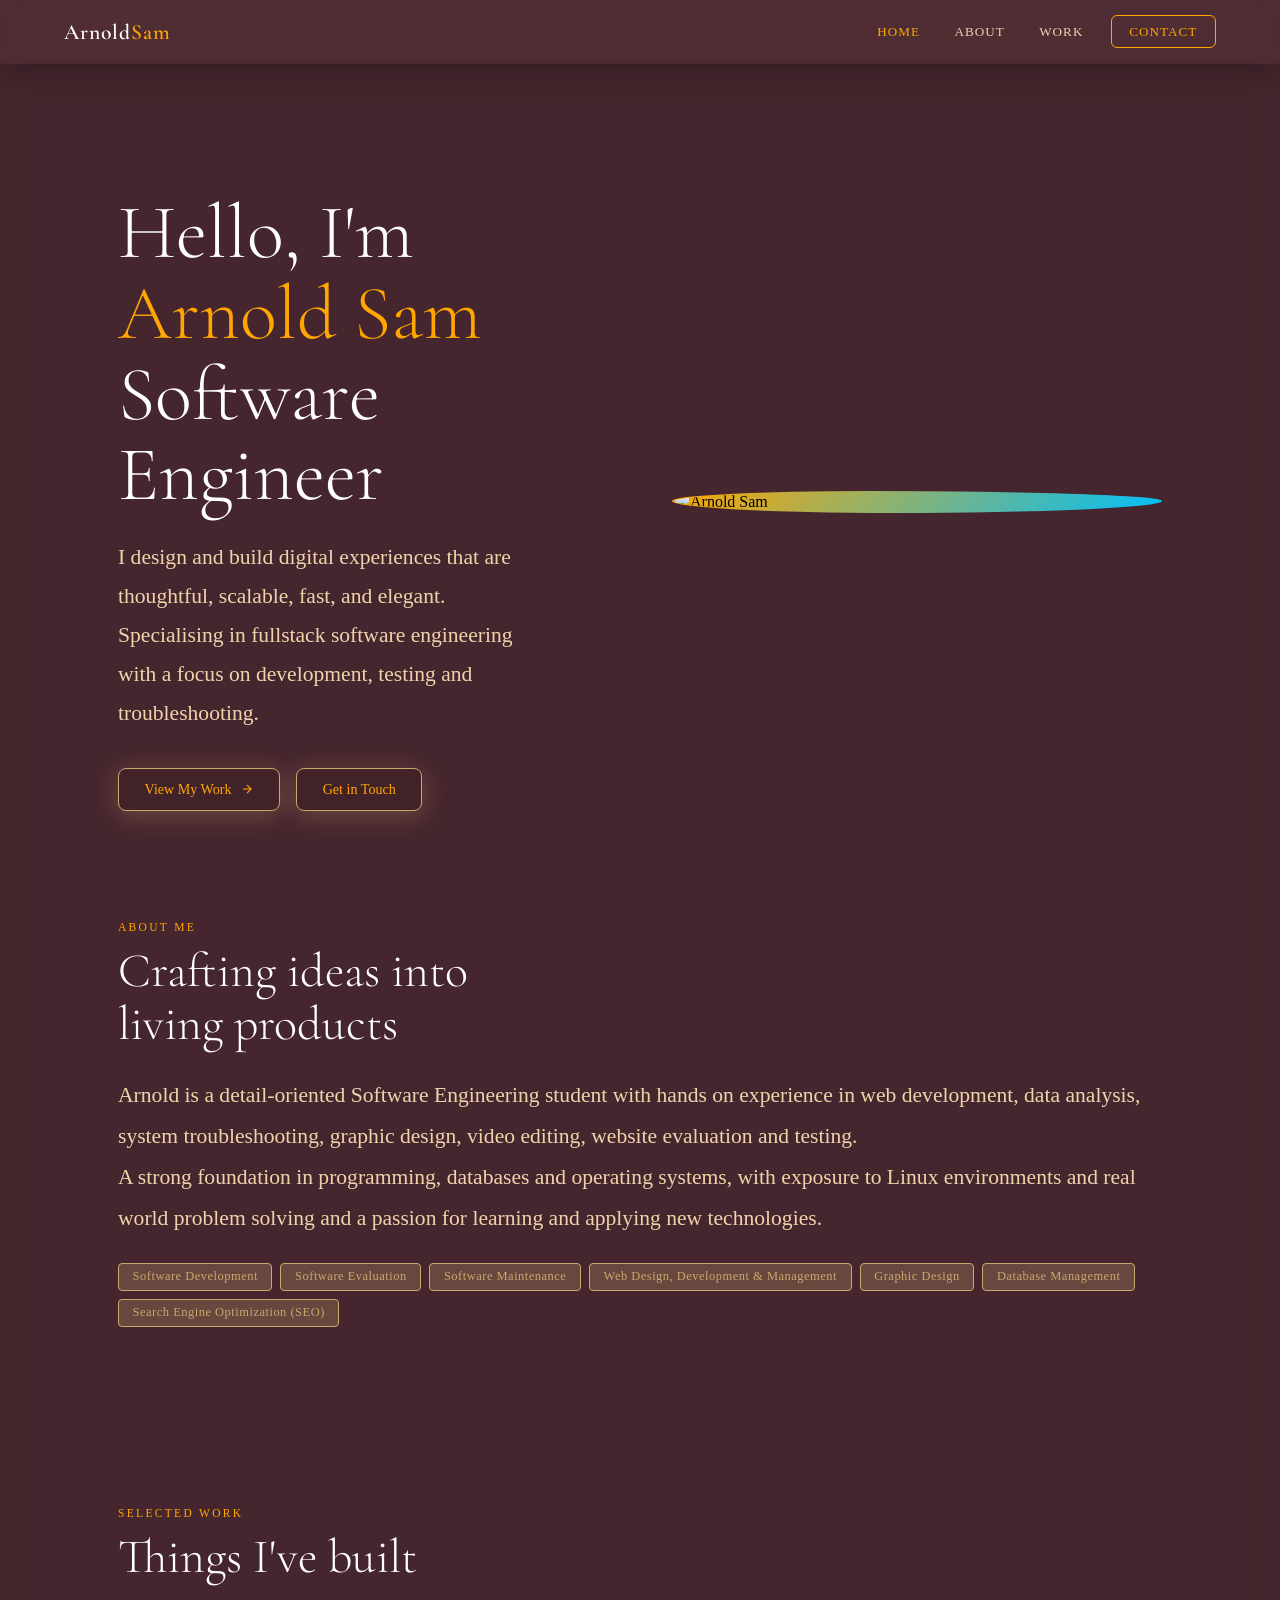
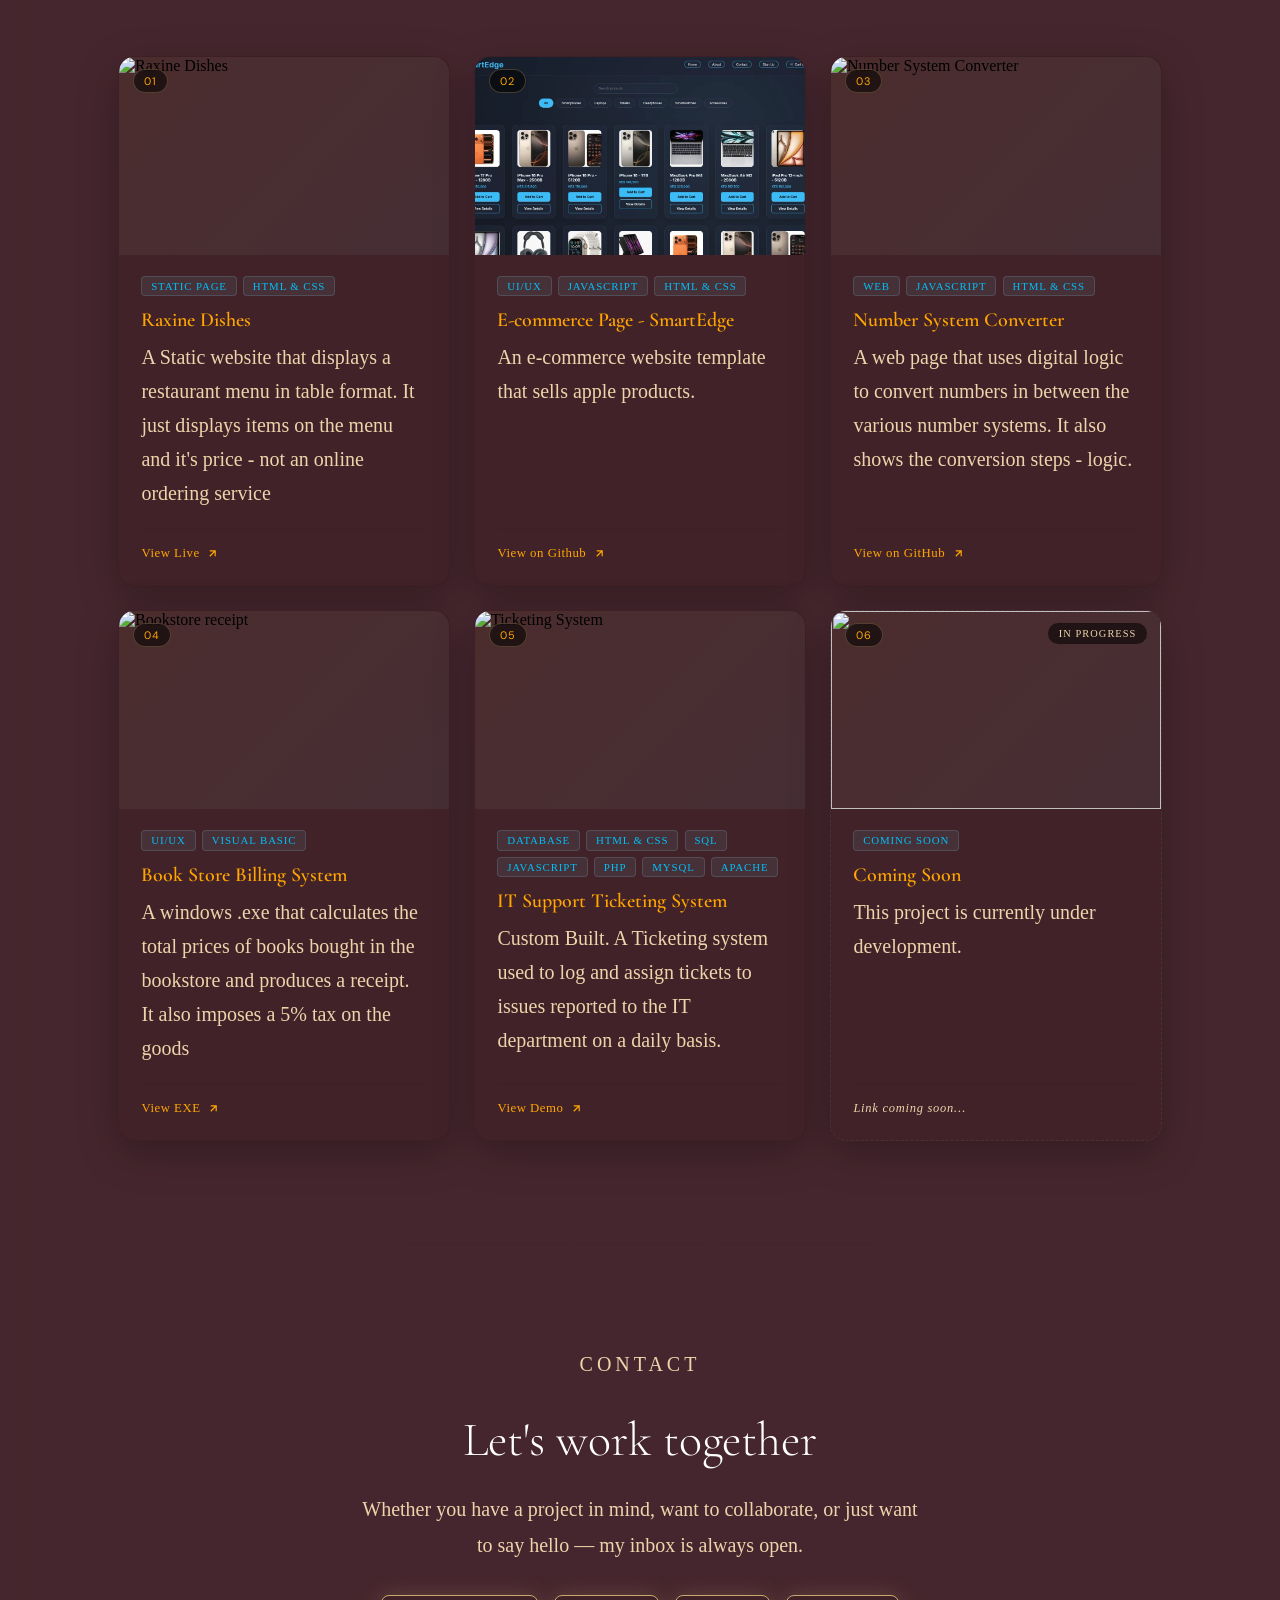
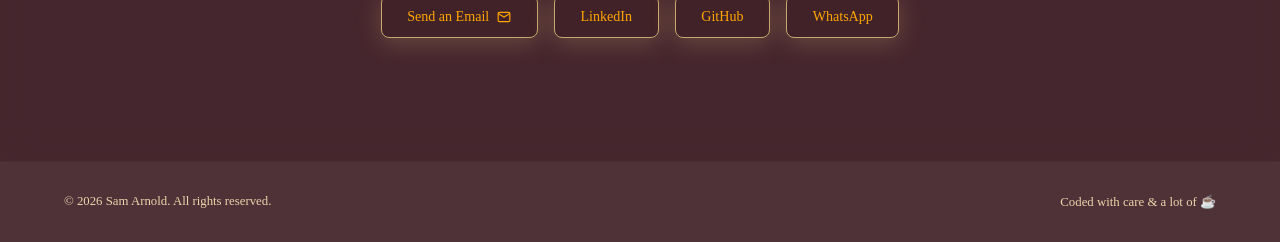
==== commit 2505a8c6: "Update lines 545-547" ====
--- a/index.html
+++ b/index.html
@@ -66,16 +66,18 @@
             A strong foundation in programming, databases and operating systems, with exposure to Linux environments and real world problem solving and a passion for learning and applying new technologies.
           </p>
         </div><!--
-        <div class="skills-card">
+        <div class="skills-card">-->
         <div class="skills-list">
-          <div class="grid-row">
-          <span class="skill-tag">Software Development</span>
-          <span class="skill-tag">Software Evaluation</span>
-          <span class="skill-tag">Web Design</span>
-          <span class="skill-tag">Graphic Design</span>
-          <span class="skill-tag">Database Management</span>
-        </div>
-      </div>
+          <!--<div class="grid-row">-->
+          <span class="tech-tag">Software Development</span>
+          <span class="tech-tag">Software Evaluation</span>
+          <span class="tech-tag">Software Maintenance</span>
+          <span class="tech-tag">Web Design, Development &amp; Management</span>
+          <span class="tech-tag">Graphic Design</span>
+          <span class="tech-tag">Database Management</span>
+          <span class="tech-tag">Search Engine Optimization (SEO)</span>
+        </div>
+      <!--</div>
       </div>
 
         <div class="skills-card">
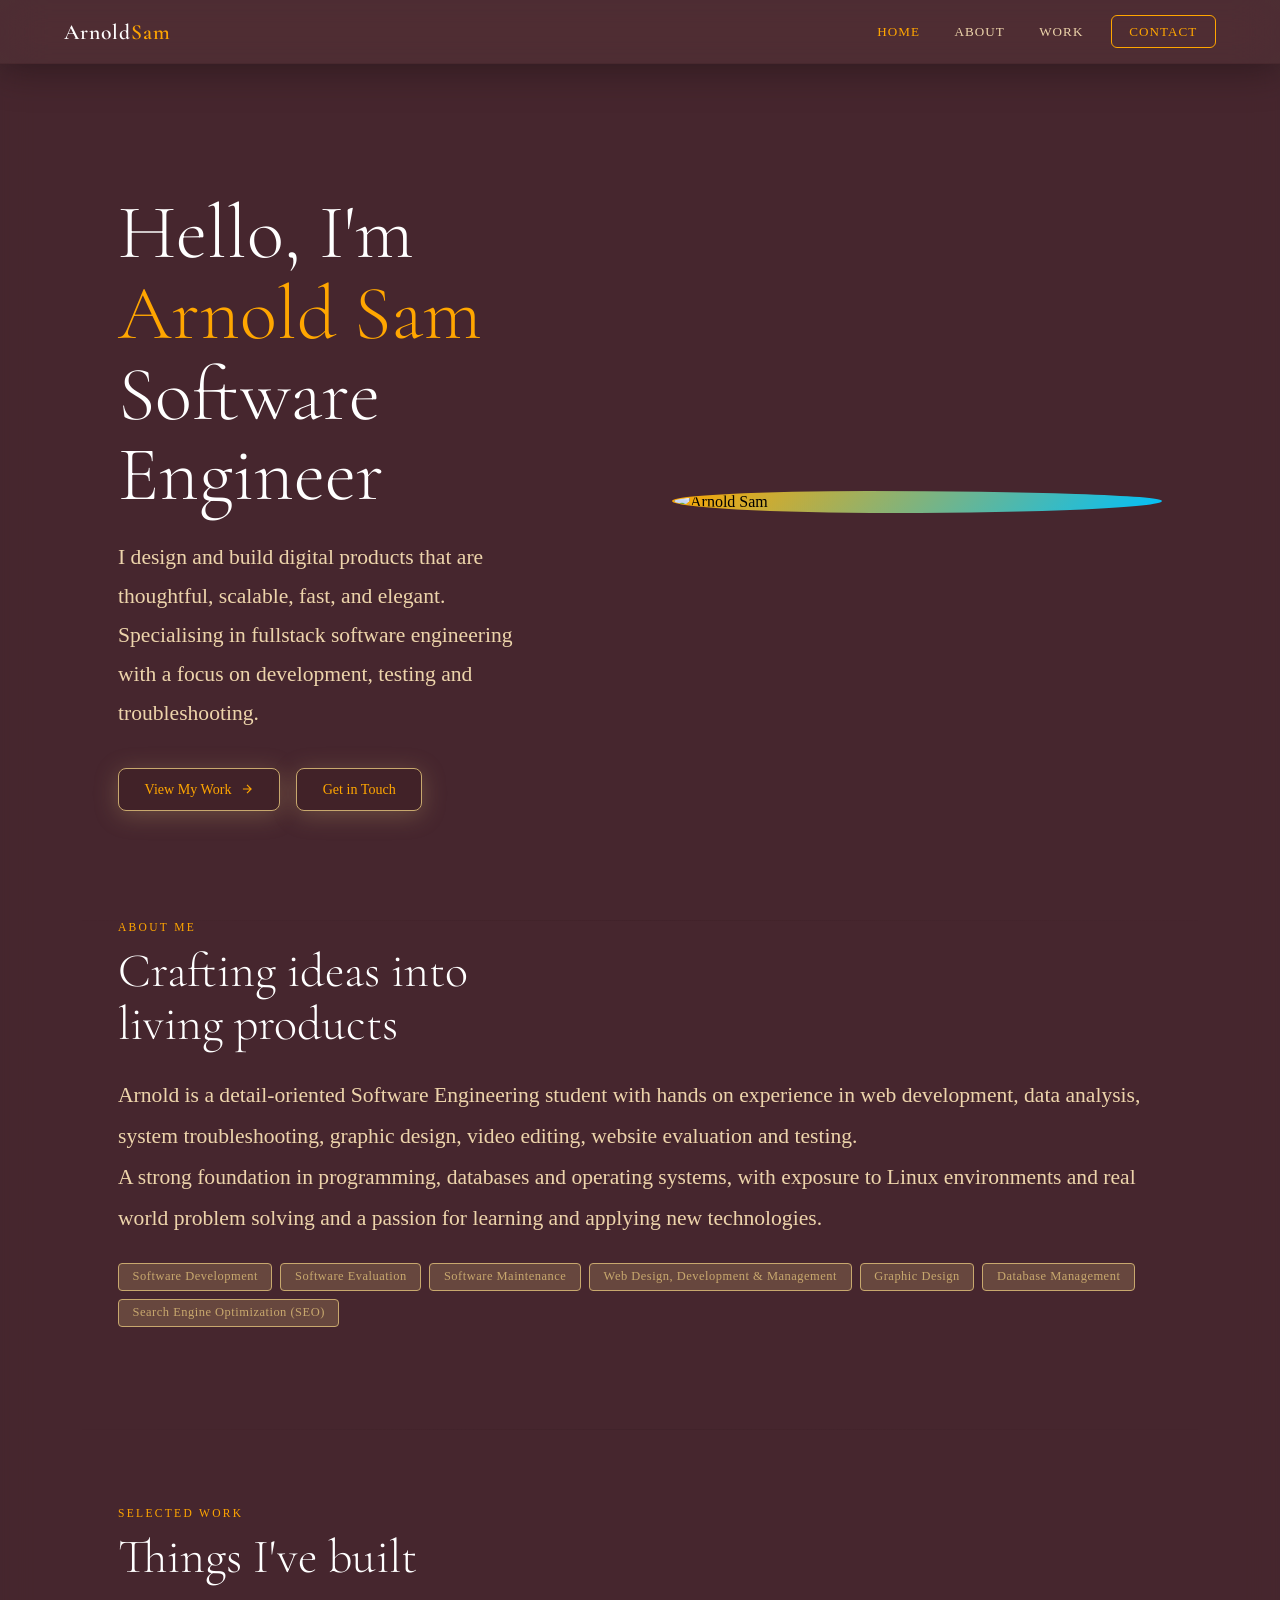
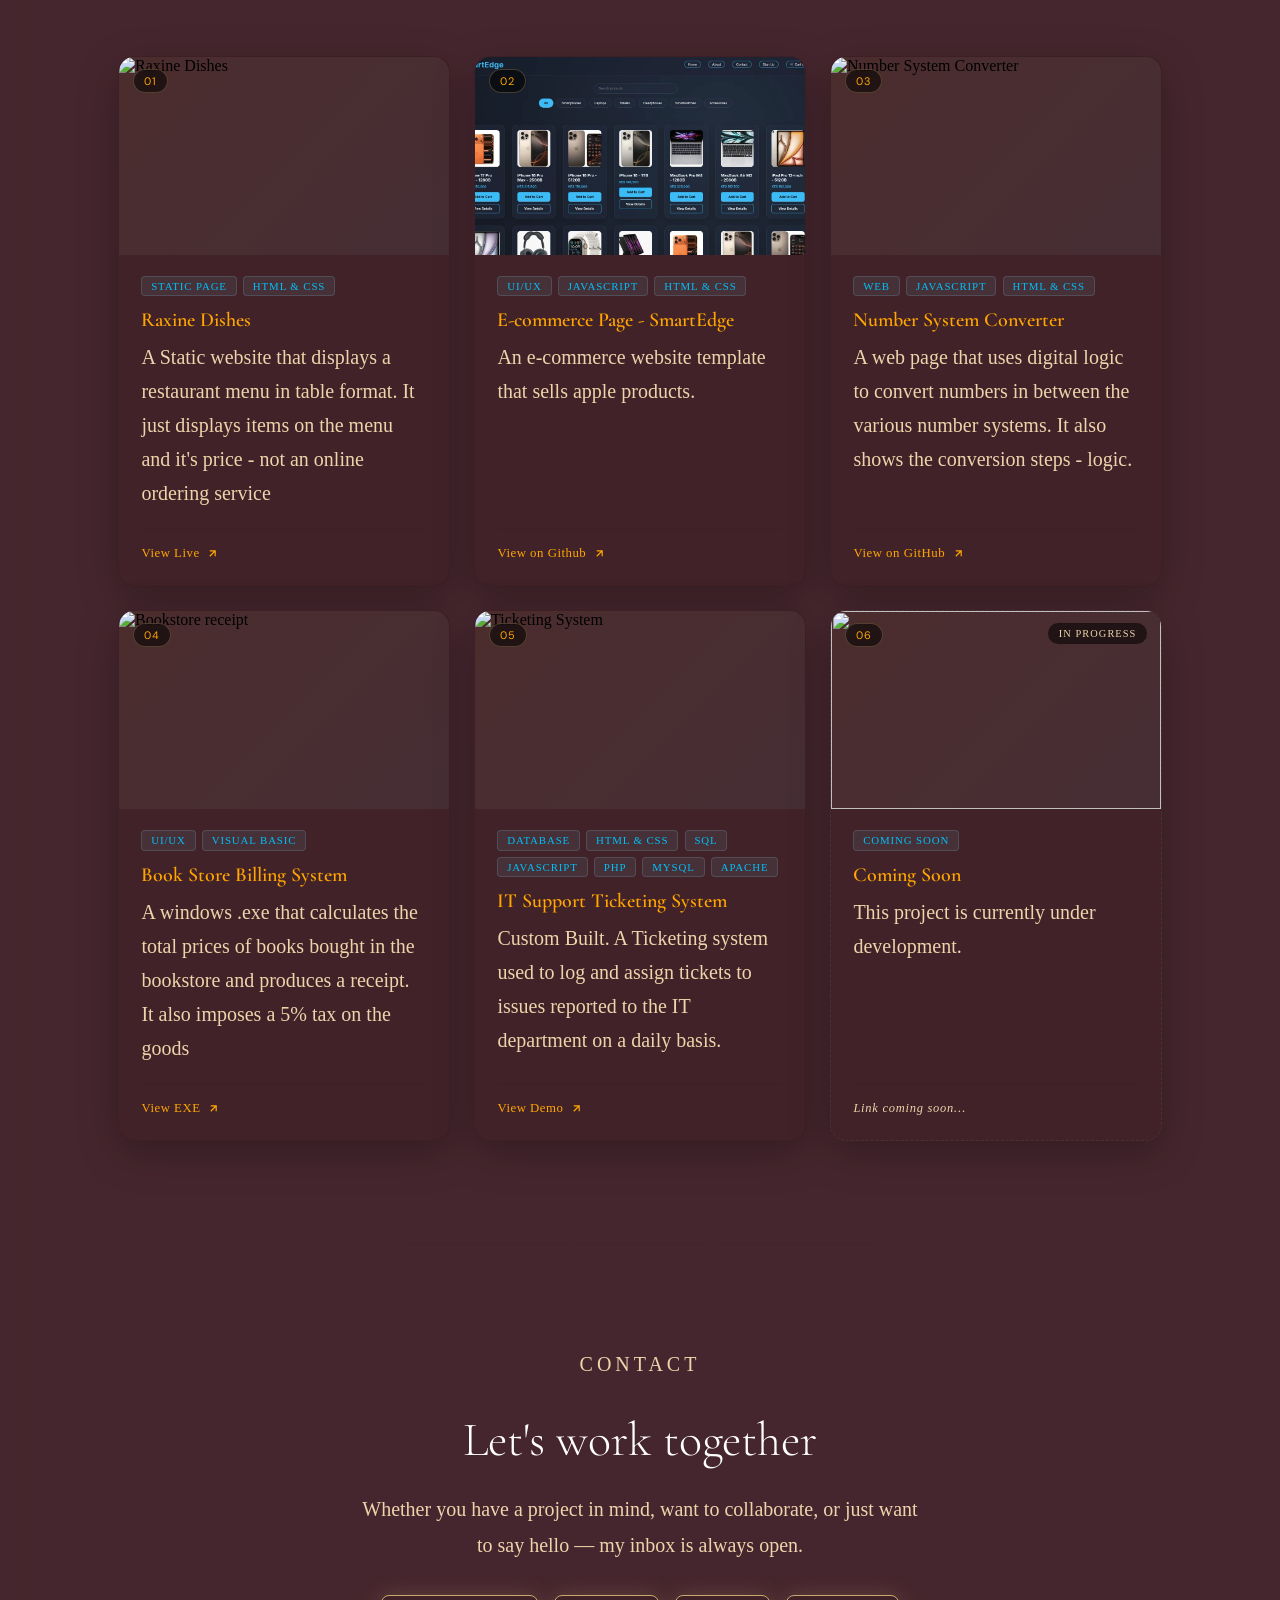
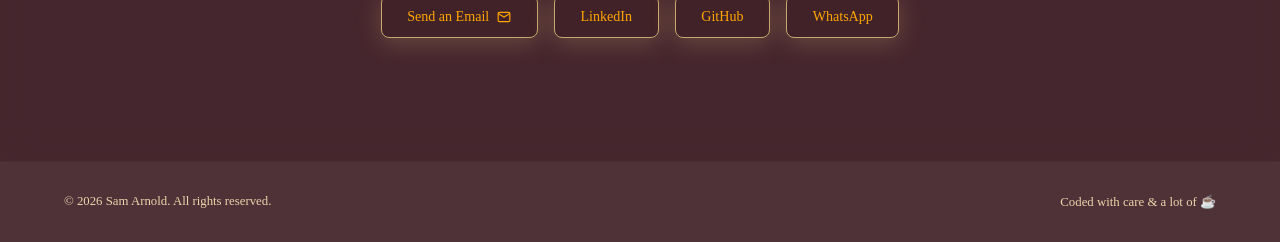
==== commit 3de3081c: "Add Favicon" ====
--- a/index.html
+++ b/index.html
@@ -12,6 +12,7 @@
   <!-- HEADER -->
   <header>
     <a href="#home" class="logo">Arnold<span>Sam</span></a>
+    <link rel="icon" type="image" href="favicon.png">
     <nav>
       <a href="#home" class="active" onclick="setActive(this)">Home</a>
       <a href="#about"    onclick="setActive(this)">About</a>
@@ -32,7 +33,7 @@
         Software Engineer
       </h1>
       <p class="hero-desc">
-        I design and build digital experiences that are thoughtful, scalable, fast, and elegant.<br>
+        I design and build digital products that are thoughtful, scalable, fast, and elegant.<br>
         Specialising in fullstack software engineering with a focus on development, testing and troubleshooting.
       </p>
       <div class="hero-btns">
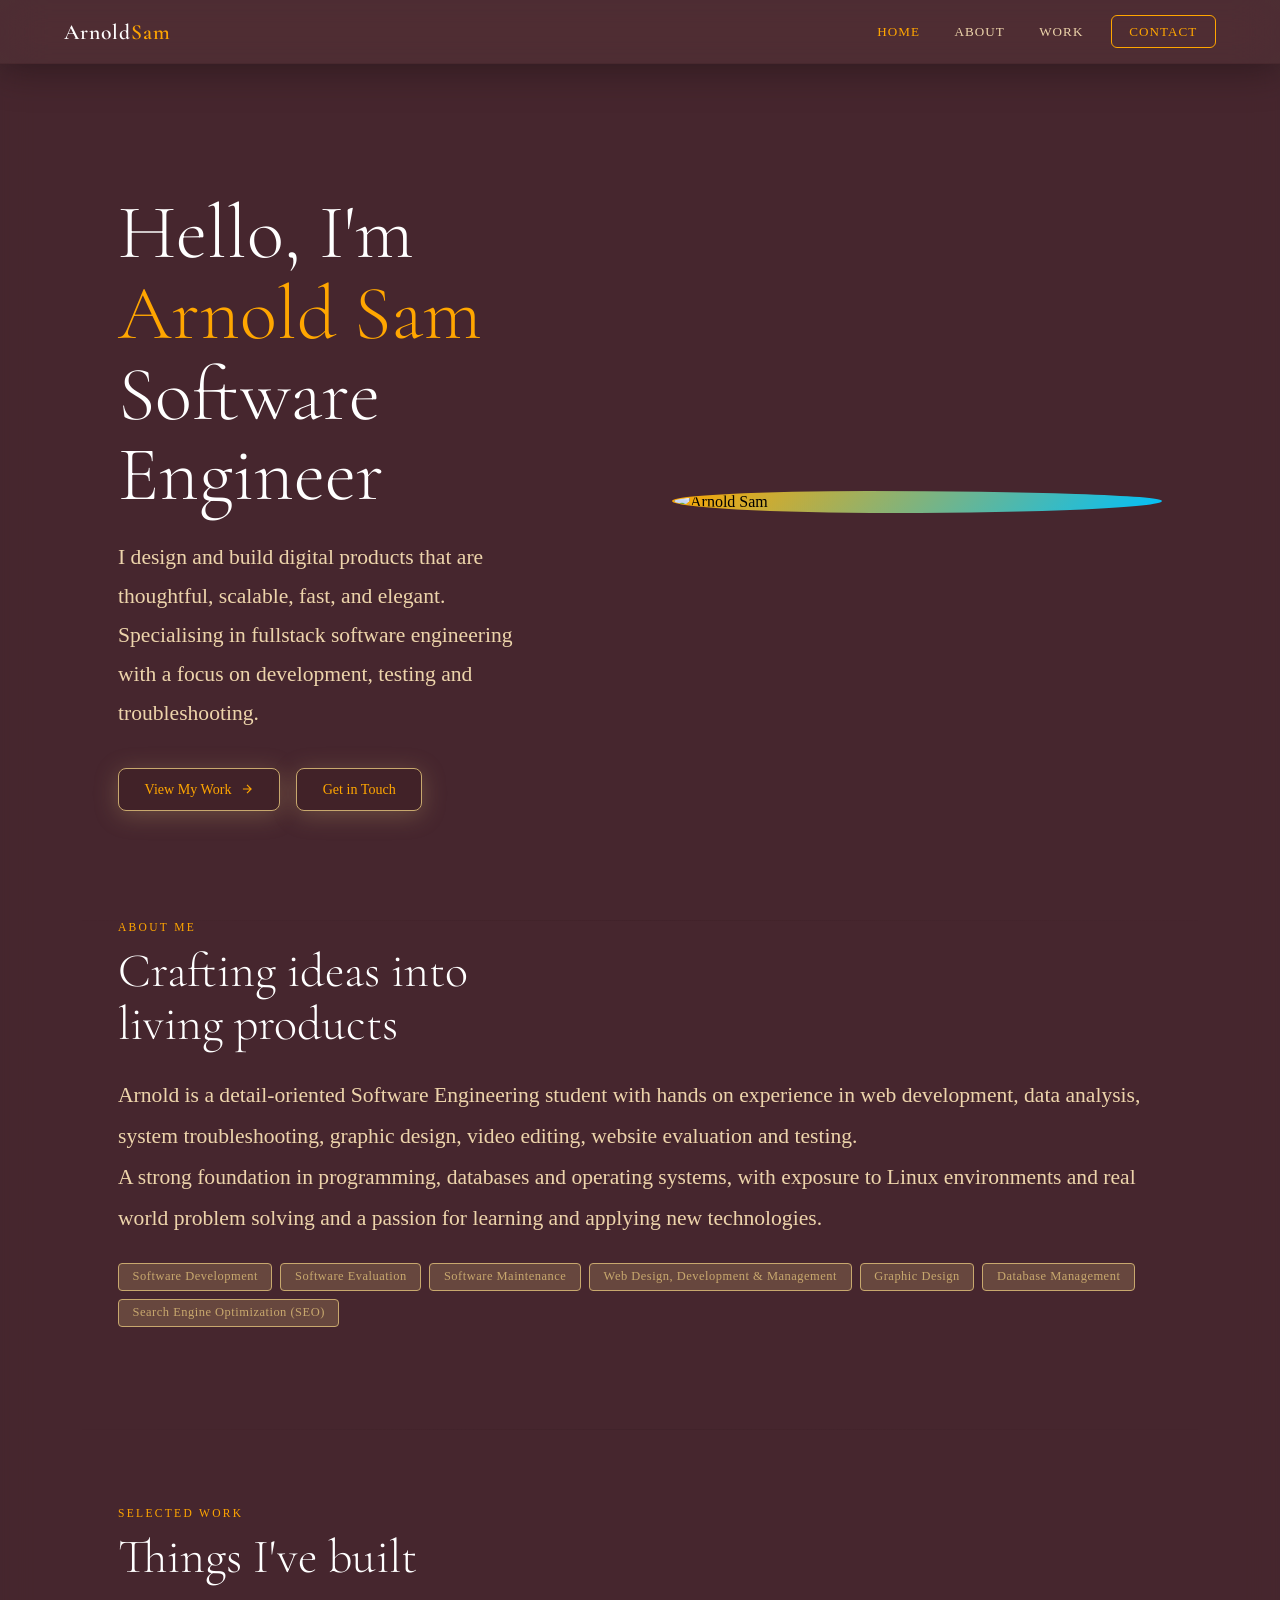
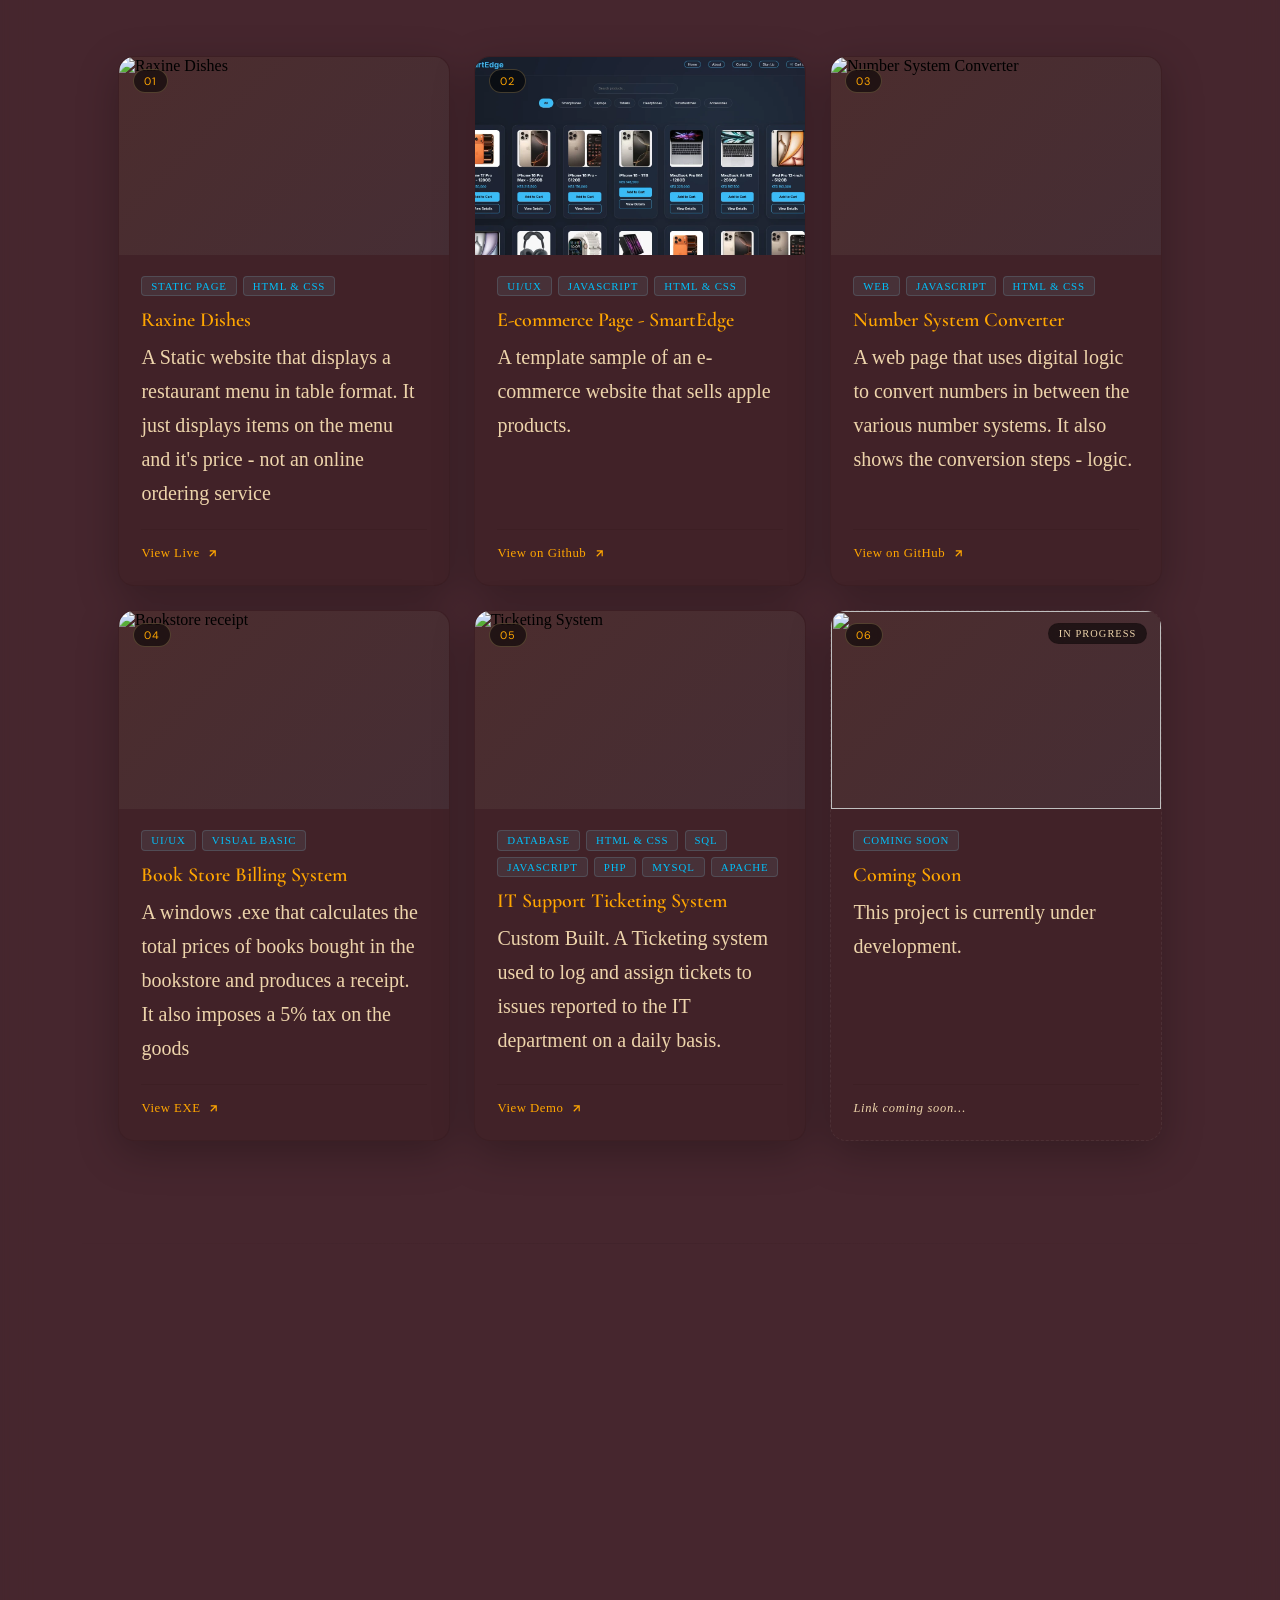
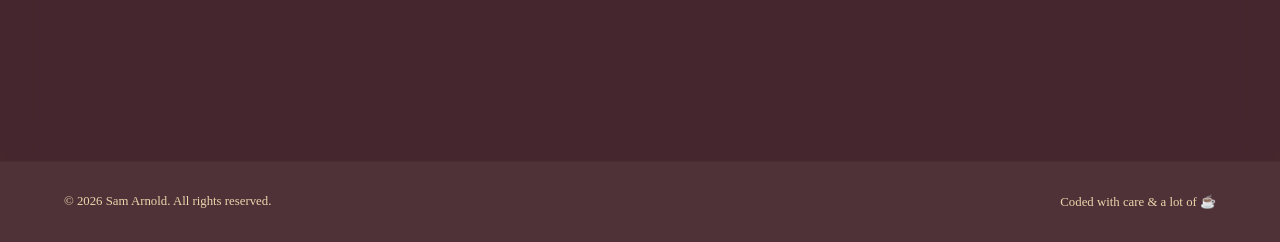
==== commit b69015c9: "Update index.html" ====
--- a/index.html
+++ b/index.html
@@ -164,7 +164,7 @@
         <div class="project-body">
           <div class="project-tags"><span class="tag">UI/UX</span><span class="tag">JavaScript</span><span class="tag">HTML &amp; CSS</span></div>
           <h3 class="project-title">E-commerce Page - SmartEdge</h3>
-          <p class="project-desc">An e-commerce website template that sells apple products.</p>
+          <p class="project-desc">A template sample of an e-commerce website that sells apple products.</p>
           <div class="project-footer">
             <a href="https://raxine091.github.io/Smartedge/" target="_blank" class="project-link">
               View on Github
